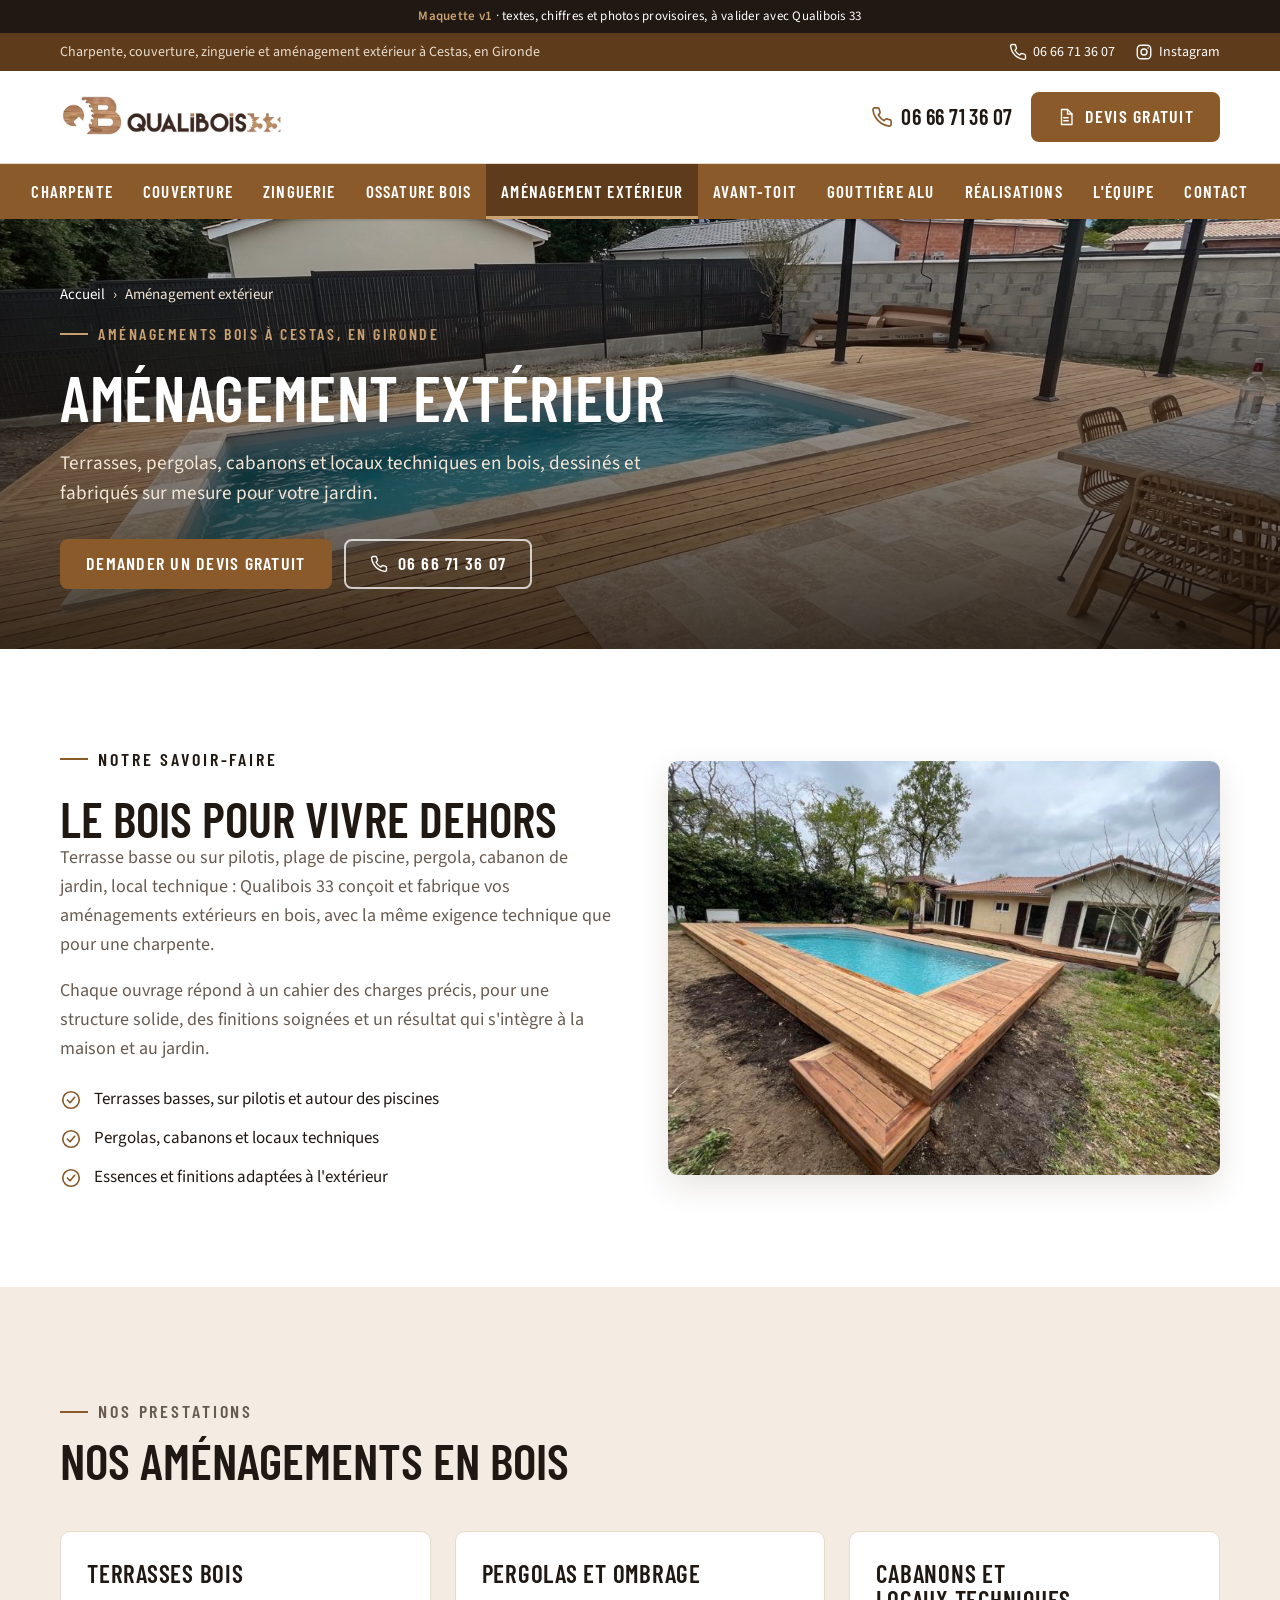
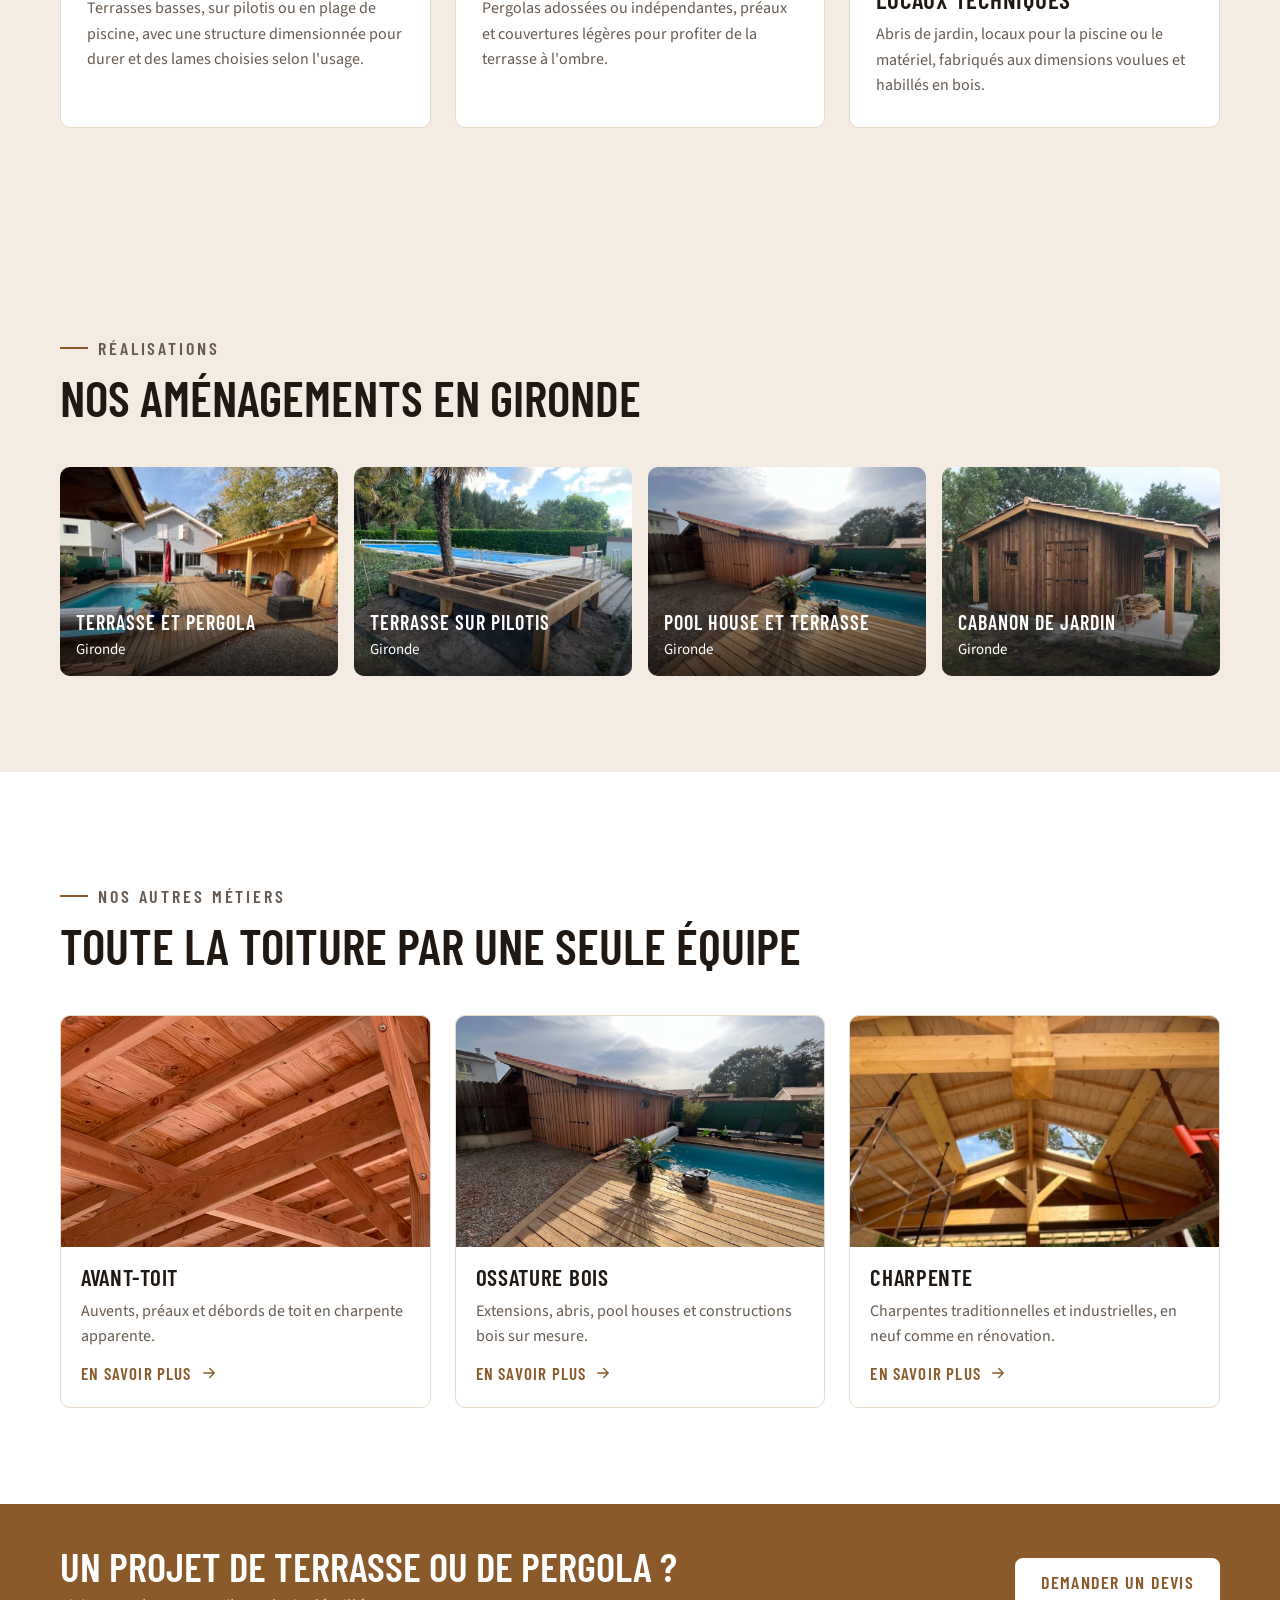
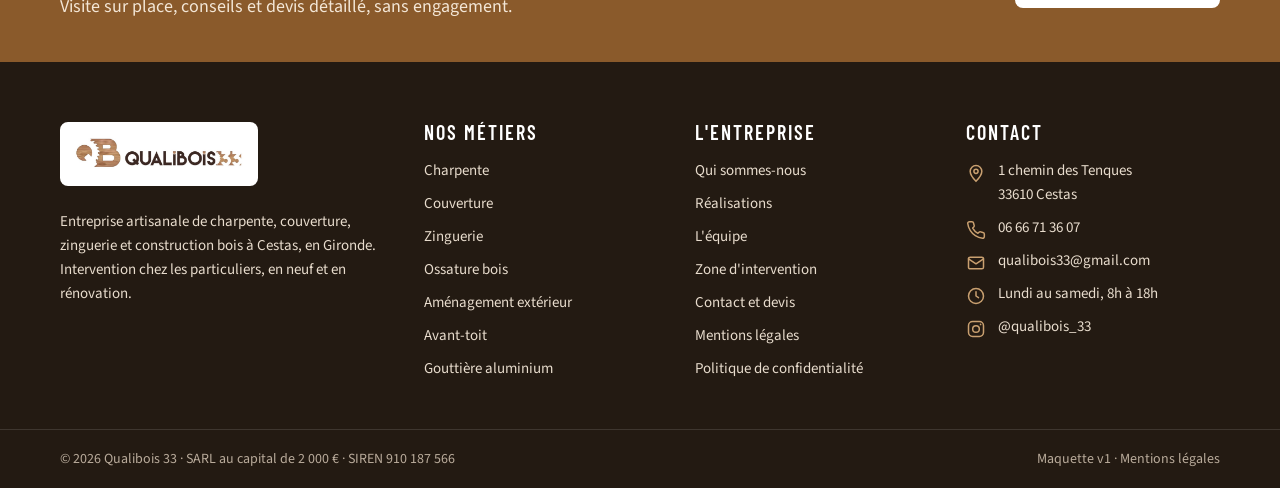
==== site/amenagement-exterieur.html @ eb9e339f "Maquette v1 du site Qualibois 33 Co-Authored-By: Claude Fable 5.1 <noreply@anthropic.com>" ====
<!DOCTYPE html>
<html lang="fr">
<head>
<meta charset="utf-8">
<meta name="viewport" content="width=device-width, initial-scale=1, viewport-fit=cover">
<meta name="robots" content="noindex, nofollow">
<title>Aménagement extérieur bois à Cestas et en Gironde · Qualibois 33</title>
<meta name="description" content="Terrasses bois, terrasses de piscine, pergolas, cabanons et locaux techniques sur mesure par Qualibois 33, charpentiers à Cestas, près de Bordeaux. Devis gratuit.">
<link rel="canonical" href="https://qualibois33.com/amenagement-exterieur.html">
<meta property="og:title" content="Aménagement extérieur bois à Cestas et en Gironde · Qualibois 33">
<meta property="og:description" content="Terrasses, pergolas, cabanons et locaux techniques en bois, dessinés et fabriqués sur mesure pour votre jardin.">
<meta property="og:image" content="https://qualibois33.com/img/amenagement-terrasse-piscine-1500.jpg">
<meta property="og:type" content="website">
<meta property="og:locale" content="fr_FR">
<link rel="preconnect" href="https://fonts.googleapis.com">
<link rel="preconnect" href="https://fonts.gstatic.com" crossorigin>
<link rel="stylesheet" href="https://fonts.googleapis.com/css2?family=Barlow+Condensed:wght@500;600;700&family=Source+Sans+3:ital,wght@0,400;0,600;1,400&display=swap">
<link rel="stylesheet" href="css/style.css">
</head>
<body>
<svg hidden aria-hidden="true" xmlns="http://www.w3.org/2000/svg">
  <symbol id="i-tel" viewBox="0 0 24 24"><path d="M22 16.9v3a2 2 0 0 1-2.2 2 19.8 19.8 0 0 1-8.6-3.1 19.5 19.5 0 0 1-6-6A19.8 19.8 0 0 1 2.1 4.2 2 2 0 0 1 4.1 2h3a2 2 0 0 1 2 1.7c.1.9.4 1.8.7 2.6a2 2 0 0 1-.5 2.1L8 9.7a16 16 0 0 0 6.3 6.3l1.3-1.3a2 2 0 0 1 2.1-.5c.8.3 1.7.6 2.6.7a2 2 0 0 1 1.7 2z"/></symbol>
  <symbol id="i-mail" viewBox="0 0 24 24"><rect x="3" y="5" width="18" height="14" rx="2"/><path d="m3 7 9 6 9-6"/></symbol>
  <symbol id="i-pin" viewBox="0 0 24 24"><path d="M12 22s7-7.1 7-12a7 7 0 1 0-14 0c0 4.9 7 12 7 12z"/><circle cx="12" cy="10" r="2.5"/></symbol>
  <symbol id="i-horloge" viewBox="0 0 24 24"><circle cx="12" cy="12" r="9"/><path d="M12 7v5l3 2"/></symbol>
  <symbol id="i-instagram" viewBox="0 0 24 24"><rect x="3" y="3" width="18" height="18" rx="5"/><circle cx="12" cy="12" r="4"/><circle cx="17.5" cy="6.5" r="1" fill="currentColor" stroke="none"/></symbol>
  <symbol id="i-check" viewBox="0 0 24 24"><circle cx="12" cy="12" r="9"/><path d="m8 12 3 3 5-6"/></symbol>
  <symbol id="i-fleche" viewBox="0 0 24 24"><path d="M5 12h14M13 6l6 6-6 6"/></symbol>
  <symbol id="i-devis" viewBox="0 0 24 24"><path d="M6 2h8l6 6v14H6z"/><path d="M14 2v6h6M9 13h6M9 17h6"/></symbol>
</svg>

<a class="skip" href="#contenu">Aller au contenu</a>
<div class="ruban"><strong>Maquette v1</strong> · textes, chiffres et photos provisoires, à valider avec Qualibois 33</div>

<div class="topbar">
  <div class="container">
    <div class="gauche">Charpente, couverture, zinguerie et aménagement extérieur à Cestas, en Gironde</div>
    <div class="droite">
      <a href="tel:+33666713607"><svg class="ico"><use href="#i-tel"/></svg>06 66 71 36 07</a>
      <a href="https://www.instagram.com/qualibois_33/" target="_blank" rel="noopener"><svg class="ico"><use href="#i-instagram"/></svg>Instagram</a>
    </div>
  </div>
</div>

<header class="entete">
  <div class="container">
    <a class="logo" href="index.html" aria-label="Qualibois 33, accueil"><img src="img/logo-qualibois33.png" alt="Qualibois 33, charpente et couverture" width="300" height="76"></a>
    <div class="actions">
      <a class="tel" href="tel:+33666713607"><svg class="ico"><use href="#i-tel"/></svg>06 66 71 36 07</a>
      <a class="btn btn-plein" href="index.html#contact"><svg class="ico"><use href="#i-devis"/></svg>Devis gratuit</a>
      <button class="burger" type="button" aria-expanded="false" aria-controls="menu"><span></span>Menu</button>
    </div>
  </div>
</header>

<nav class="nav" id="menu" aria-label="Nos métiers">
  <button class="fermer" type="button">Fermer</button>
  <ul>
    <li><a href="charpente.html">Charpente</a></li>
    <li><a href="couverture.html">Couverture</a></li>
    <li><a href="zinguerie.html">Zinguerie</a></li>
    <li><a href="ossature-bois.html">Ossature bois</a></li>
    <li><a href="amenagement-exterieur.html" aria-current="page">Aménagement extérieur</a></li>
    <li><a href="avant-toit.html">Avant-toit</a></li>
    <li><a href="gouttiere-aluminium.html">Gouttière alu</a></li>
    <li><a href="index.html#realisations">Réalisations</a></li>
    <li><a href="index.html#equipe">L&#x27;équipe</a></li>
    <li><a href="index.html#contact">Contact</a></li>
  </ul>
</nav>

<main id="contenu">

<section class="hero hero-page" aria-labelledby="titre-page">
  <img class="fond" src="img/amenagement-terrasse-piscine-1500.jpg" alt="" fetchpriority="high">
  <div class="container">
    <nav class="fil" aria-label="Fil d'Ariane"><a href="index.html">Accueil</a><span aria-hidden="true">›</span><span>Aménagement extérieur</span></nav>
    <p class="kicker">Aménagements bois à Cestas, en Gironde</p>
    <h1 id="titre-page">Aménagement extérieur</h1>
    <p class="sous">Terrasses, pergolas, cabanons et locaux techniques en bois, dessinés et fabriqués sur mesure pour votre jardin.</p>
    <div class="actions">
      <a class="btn btn-plein" href="index.html#contact">Demander un devis gratuit</a>
      <a class="btn btn-contour" href="tel:+33666713607"><svg class="ico"><use href="#i-tel"/></svg>06 66 71 36 07</a>
    </div>
  </div>
</section>

<section class="section">
  <div class="container deux-colonnes">
    <div class="texte">
      <p class="kicker">Notre savoir-faire</p>
      <h2 class="titre">Le bois pour vivre dehors</h2>
      <p>Terrasse basse ou sur pilotis, plage de piscine, pergola, cabanon de jardin, local technique : Qualibois 33 conçoit et fabrique vos aménagements extérieurs en bois, avec la même exigence technique que pour une charpente.</p>
      <p>Chaque ouvrage répond à un cahier des charges précis, pour une structure solide, des finitions soignées et un résultat qui s&#x27;intègre à la maison et au jardin.</p>
      <ul class="liste-coches">
        <li><svg class="ico"><use href="#i-check"/></svg>Terrasses basses, sur pilotis et autour des piscines</li>
        <li><svg class="ico"><use href="#i-check"/></svg>Pergolas, cabanons et locaux techniques</li>
        <li><svg class="ico"><use href="#i-check"/></svg>Essences et finitions adaptées à l&#x27;extérieur</li>
      </ul>
    </div>
    <div class="photo"><img src="img/amenagement-03.jpg" alt="Terrasse de piscine en bois avec marches, réalisée par Qualibois 33" loading="lazy"></div>
  </div>
</section>

<section class="section sable">
  <div class="container">
    <div class="entete-section">
      <p class="kicker">Nos prestations</p>
      <h2 class="titre">Nos aménagements en bois</h2>
    </div>
    <div class="colonnes">
      <div class="colonne">
        <h3>Terrasses bois</h3>
        <p>Terrasses basses, sur pilotis ou en plage de piscine, avec une structure dimensionnée pour durer et des lames choisies selon l&#x27;usage.</p>
      </div>
      <div class="colonne">
        <h3>Pergolas et ombrage</h3>
        <p>Pergolas adossées ou indépendantes, préaux et couvertures légères pour profiter de la terrasse à l&#x27;ombre.</p>
      </div>
      <div class="colonne">
        <h3>Cabanons et locaux techniques</h3>
        <p>Abris de jardin, locaux pour la piscine ou le matériel, fabriqués aux dimensions voulues et habillés en bois.</p>
      </div>
    </div>
  </div>
</section>

<section class="section sable">
  <div class="container">
    <div class="entete-section">
      <p class="kicker">Réalisations</p>
      <h2 class="titre">Nos aménagements en Gironde</h2>
    </div>
    <div class="galerie quatre">
      <figure><img src="img/amenagement-terrasse.jpg" alt="Terrasse en bois et pergola autour d&#x27;une piscine" loading="lazy"><figcaption><strong>Terrasse et pergola</strong>Gironde</figcaption></figure>
      <figure><img src="img/amenagement-04.jpg" alt="Structure d&#x27;une terrasse sur pilotis au bord d&#x27;une piscine" loading="lazy"><figcaption><strong>Terrasse sur pilotis</strong>Gironde</figcaption></figure>
      <figure><img src="img/amenagement-pool-house.jpg" alt="Pool house et terrasse en bois" loading="lazy"><figcaption><strong>Pool house et terrasse</strong>Gironde</figcaption></figure>
      <figure><img src="img/amenagement-01.jpg" alt="Cabanon de jardin en bois avec préau" loading="lazy"><figcaption><strong>Cabanon de jardin</strong>Gironde</figcaption></figure>
    </div>
  </div>
</section>

<section class="section">
  <div class="container">
    <div class="entete-section">
      <p class="kicker">Nos autres métiers</p>
      <h2 class="titre">Toute la toiture par une seule équipe</h2>
    </div>
    <div class="cartes compactes">
      <article class="carte"><div class="visuel"><img src="img/hero-charpente-1500.jpg" alt="" loading="lazy"></div><div class="corps"><h3><a href="avant-toit.html">Avant-toit</a></h3><p>Auvents, préaux et débords de toit en charpente apparente.</p><a class="lien" href="avant-toit.html">En savoir plus <svg class="ico"><use href="#i-fleche"/></svg></a></div></article>
      <article class="carte"><div class="visuel"><img src="img/amenagement-pool-house.jpg" alt="" loading="lazy"></div><div class="corps"><h3><a href="ossature-bois.html">Ossature bois</a></h3><p>Extensions, abris, pool houses et constructions bois sur mesure.</p><a class="lien" href="ossature-bois.html">En savoir plus <svg class="ico"><use href="#i-fleche"/></svg></a></div></article>
      <article class="carte"><div class="visuel"><img src="img/charpente-carport.jpg" alt="" loading="lazy"></div><div class="corps"><h3><a href="charpente.html">Charpente</a></h3><p>Charpentes traditionnelles et industrielles, en neuf comme en rénovation.</p><a class="lien" href="charpente.html">En savoir plus <svg class="ico"><use href="#i-fleche"/></svg></a></div></article>
    </div>
  </div>
</section>

<section class="cta">
  <div class="container">
    <div>
      <h2>Un projet de terrasse ou de pergola ?</h2>
      <p>Visite sur place, conseils et devis détaillé, sans engagement.</p>
    </div>
    <a class="btn btn-blanc" href="index.html#contact">Demander un devis</a>
  </div>
</section>

</main>

<footer class="footer">
  <div class="container haut">
    <div>
      <div class="chip"><img src="img/logo-qualibois33.png" alt="Qualibois 33" width="300" height="76"></div>
      <p>Entreprise artisanale de charpente, couverture, zinguerie et construction bois à Cestas, en Gironde. Intervention chez les particuliers, en neuf et en rénovation.</p>
    </div>
    <div>
      <h3>Nos métiers</h3>
      <ul>
        <li><a href="charpente.html">Charpente</a></li><li><a href="couverture.html">Couverture</a></li><li><a href="zinguerie.html">Zinguerie</a></li><li><a href="ossature-bois.html">Ossature bois</a></li><li><a href="amenagement-exterieur.html">Aménagement extérieur</a></li><li><a href="avant-toit.html">Avant-toit</a></li><li><a href="gouttiere-aluminium.html">Gouttière aluminium</a></li>
      </ul>
    </div>
    <div>
      <h3>L'entreprise</h3>
      <ul>
        <li><a href="index.html#entreprise">Qui sommes-nous</a></li><li><a href="index.html#realisations">Réalisations</a></li><li><a href="index.html#equipe">L'équipe</a></li><li><a href="index.html#zone">Zone d'intervention</a></li><li><a href="index.html#contact">Contact et devis</a></li><li><a href="#">Mentions légales</a></li><li><a href="#">Politique de confidentialité</a></li>
      </ul>
    </div>
    <div>
      <h3>Contact</h3>
      <ul>
        <li class="bloc"><svg class="ico"><use href="#i-pin"/></svg><span>1 chemin des Tenques<br>33610 Cestas</span></li>
        <li class="bloc"><svg class="ico"><use href="#i-tel"/></svg><a href="tel:+33666713607">06 66 71 36 07</a></li>
        <li class="bloc"><svg class="ico"><use href="#i-mail"/></svg><a href="mailto:qualibois33@gmail.com">qualibois33@gmail.com</a></li>
        <li class="bloc"><svg class="ico"><use href="#i-horloge"/></svg><span>Lundi au samedi, 8h à 18h</span></li>
        <li class="bloc"><svg class="ico"><use href="#i-instagram"/></svg><a href="https://www.instagram.com/qualibois_33/" target="_blank" rel="noopener">@qualibois_33</a></li>
      </ul>
    </div>
  </div>
  <div class="footer-bas">
    <div class="container">
      <span>© <span data-annee>2026</span> Qualibois 33 · SARL au capital de 2 000 € · SIREN 910 187 566</span>
      <span>Maquette v1 · <a href="#">Mentions légales</a></span>
    </div>
  </div>
</footer>

<script src="js/main.js"></script>
</body>
</html>
---- site/css/style.css ----
/* Qualibois 33 — maquette v1
   Concept : bandes photo pleine largeur alternant avec des sections claires, une seule couleur d'accent
   tirée du bois du logo, titres condensés façon enseigne d'atelier. Site clair uniquement. */
:root{
  --brun:#8A5A2B; --brun-fonce:#5E3B1A; --bois:#C9A070; --sable:#F4ECE2; --blanc:#FFFFFF;
  --encre:#1F1813; --gris:#675B51; --ligne:#E6DACB; --nuit:#231A12; --nuit-texte:#E8DCCD;
  --display:"Barlow Condensed","Arial Narrow",Impact,sans-serif;
  --texte:"Source Sans 3","Segoe UI",Roboto,Helvetica,Arial,sans-serif;
  --container:1200px; --radius:10px; --ombre:0 12px 32px rgba(60,40,20,.12);
  color-scheme:light;
}
*,*::before,*::after{box-sizing:border-box}
html{scroll-behavior:smooth;-webkit-text-size-adjust:100%}
body{margin:0;background:var(--blanc);color:var(--encre);font-family:var(--texte);font-size:17px;line-height:1.6}
body.menu-ouvert{overflow:hidden}
img{max-width:100%;height:auto;display:block}
[hidden],svg[hidden]{display:none!important}
a{color:var(--brun)}
h1,h2,h3,h4{font-family:var(--display);line-height:1.05;margin:0;text-wrap:balance;font-weight:600}
p{margin:0 0 1em}
:focus-visible{outline:3px solid var(--bois);outline-offset:3px}
.container{width:100%;max-width:var(--container);margin-inline:auto;padding-left:max(20px,env(safe-area-inset-left,0px));padding-right:max(20px,env(safe-area-inset-right,0px))}
.skip{position:absolute;left:-999px;top:0;background:var(--brun);color:#fff;padding:8px 12px;z-index:100;text-decoration:none}
.skip:focus{left:8px}
.visually-hidden{position:absolute;width:1px;height:1px;overflow:hidden;clip:rect(0 0 0 0);white-space:nowrap}

/* Ruban maquette */
.ruban{background:var(--encre);color:#fff;font-size:13px;text-align:center;padding:6px 12px;letter-spacing:.02em}
.ruban strong{color:var(--bois);font-weight:600}

/* Barre haute */
.topbar{background:var(--brun-fonce);color:var(--nuit-texte);font-size:14px}
.topbar .container{display:flex;justify-content:space-between;align-items:center;gap:16px;min-height:38px;padding-block:4px}
.topbar a{color:#fff;text-decoration:none;display:inline-flex;align-items:center;gap:6px}
.topbar .droite{display:flex;gap:20px;align-items:center}
.ico{width:18px;height:18px;flex:none;fill:none;stroke:currentColor;stroke-width:1.8;stroke-linecap:round;stroke-linejoin:round}

/* En-tête logo */
.entete{background:var(--blanc);border-bottom:1px solid var(--ligne)}
.entete .container{display:flex;align-items:center;justify-content:space-between;gap:24px;min-height:92px;padding-block:10px}
.logo{display:inline-flex;align-items:center}
.logo img{height:58px;width:auto}
.entete .actions{display:flex;align-items:center;gap:18px}
.tel{display:inline-flex;align-items:center;gap:8px;font-family:var(--display);font-size:22px;font-weight:600;color:var(--encre);text-decoration:none;letter-spacing:.02em}
.tel .ico{width:22px;height:22px;color:var(--brun)}
.burger{display:none;background:none;border:2px solid var(--ligne);border-radius:8px;padding:8px 10px;cursor:pointer;color:var(--encre);font-family:var(--display);font-size:16px;text-transform:uppercase;letter-spacing:.08em;align-items:center;gap:8px}
.burger span{display:block;width:22px;height:2px;background:currentColor;box-shadow:0 -7px 0 currentColor,0 7px 0 currentColor}

/* Menu métiers */
.nav{background:var(--brun);position:sticky;top:0;z-index:40;box-shadow:0 2px 0 rgba(0,0,0,.08)}
.nav ul{list-style:none;margin:0;padding:0;display:flex;justify-content:center;flex-wrap:wrap}
.nav a{display:block;font-family:var(--display);text-transform:uppercase;letter-spacing:.07em;font-size:17px;font-weight:600;color:#fff;text-decoration:none;padding:14px 15px;transition:background .15s}
.nav a:hover{background:var(--brun-fonce)}
.nav a[aria-current="page"]{background:var(--brun-fonce);box-shadow:inset 0 -3px 0 var(--bois)}
.nav .fermer{display:none}

/* Boutons */
.btn{display:inline-flex;align-items:center;justify-content:center;gap:10px;font-family:var(--display);text-transform:uppercase;letter-spacing:.07em;font-weight:600;font-size:18px;padding:13px 24px;border-radius:8px;text-decoration:none;border:2px solid transparent;cursor:pointer;line-height:1.1;transition:background .15s,color .15s,border-color .15s}
.btn-plein{background:var(--brun);color:#fff;border-color:var(--brun)}
.btn-plein:hover{background:var(--brun-fonce);border-color:var(--brun-fonce)}
.btn-contour{background:transparent;color:#fff;border-color:rgba(255,255,255,.75)}
.btn-contour:hover{background:rgba(255,255,255,.14)}
.btn-contour.sombre{color:var(--brun);border-color:var(--brun)}
.btn-contour.sombre:hover{background:var(--sable)}
.btn-blanc{background:#fff;color:var(--brun);border-color:#fff}
.btn-blanc:hover{background:var(--sable);border-color:var(--sable)}

/* Bandeau */
.hero{position:relative;min-height:560px;display:grid;align-items:end;color:#fff;isolation:isolate;overflow:hidden}
.hero .fond{position:absolute;inset:0;width:100%;height:100%;object-fit:cover;object-position:center 45%;z-index:-2}
.hero::after{content:"";position:absolute;inset:0;background:linear-gradient(180deg,rgba(25,15,6,.10) 0%,rgba(25,15,6,.45) 45%,rgba(25,15,6,.82) 100%);z-index:-1}
.hero .container{padding-block:64px 60px}
.hero .kicker{color:var(--bois)}
.hero .kicker::before{background:var(--bois)}
.hero h1{font-size:clamp(38px,4.6vw,64px);text-transform:uppercase;letter-spacing:.01em;max-width:24ch;margin-top:10px;color:#fff}
.hero .sous{font-size:clamp(17px,1.5vw,21px);max-width:62ch;margin:18px 0 30px;color:#F3E6D6}
.hero .actions{display:flex;gap:12px;flex-wrap:wrap}
.hero-page{min-height:420px}
.hero-page h1{font-size:clamp(38px,5vw,64px)}
.fil{font-size:15px;color:#F3E6D6;margin-bottom:14px;display:flex;gap:8px;align-items:center;flex-wrap:wrap}
.fil a{color:#fff;text-decoration:none}
.fil a:hover{text-decoration:underline}

/* Bande de réassurance */
.reassurance{background:var(--sable);border-bottom:1px solid var(--ligne)}
.reassurance ul{list-style:none;margin:0;padding:0;display:grid;grid-template-columns:repeat(4,1fr);gap:12px}
.reassurance li{display:flex;align-items:center;gap:12px;padding-block:18px;font-family:var(--display);font-size:19px;text-transform:uppercase;letter-spacing:.05em;font-weight:600}
.reassurance .ico{width:26px;height:26px;color:var(--brun)}

/* Sections */
.section{padding-block:clamp(56px,8vw,96px)}
.section.sable{background:var(--sable)}
.kicker{font-family:var(--display);text-transform:uppercase;letter-spacing:.16em;color:var(--brun);font-size:16px;font-weight:600;display:flex;align-items:center;gap:10px}
.kicker::before{content:"";width:28px;height:2px;background:var(--brun);flex:none}
.titre{font-size:clamp(32px,4vw,50px);text-transform:uppercase;margin-top:8px}
.entete-section{max-width:760px;margin-bottom:44px}
.entete-section p{color:var(--gris);font-size:18px;margin:14px 0 0}
.entete-section.centre{margin-inline:auto;text-align:center}
.entete-section.centre .kicker{justify-content:center}

/* Présentation */
.presentation{display:grid;grid-template-columns:1fr 1fr;gap:56px;align-items:center}
.presentation .photo{position:relative;border-radius:var(--radius);overflow:hidden;box-shadow:var(--ombre);aspect-ratio:4/3;max-width:100%}
.presentation .photo img{position:absolute;inset:0;width:100%;height:100%;object-fit:cover}
.presentation .texte p{color:var(--gris);font-size:18px}
.presentation .texte p:first-of-type{color:var(--encre)}
.chiffres{display:grid;grid-template-columns:repeat(4,1fr);gap:20px;margin-top:44px}
.chiffre{border-top:3px solid var(--brun);padding-top:12px;min-width:0}
.chiffre strong{display:block;font-family:var(--display);font-size:46px;line-height:1;color:var(--brun);font-variant-numeric:tabular-nums}
.chiffre span{color:var(--gris);font-size:15px;display:block;margin-top:4px}

/* Cartes métiers */
.cartes{display:grid;grid-template-columns:repeat(3,1fr);gap:24px}
.carte{background:#fff;border:1px solid var(--ligne);border-radius:var(--radius);overflow:hidden;display:flex;flex-direction:column;transition:transform .2s,box-shadow .2s;min-width:0}
.carte:hover{transform:translateY(-4px);box-shadow:var(--ombre)}
.carte .visuel{position:relative;aspect-ratio:16/10;overflow:hidden;max-width:100%}
.carte .visuel img{position:absolute;inset:0;width:100%;height:100%;object-fit:cover}
.carte .corps{padding:22px 22px 24px;display:flex;flex-direction:column;gap:10px;flex:1}
.carte h3{font-size:27px;text-transform:uppercase;letter-spacing:.03em}
.carte h3 a{color:inherit;text-decoration:none}
.carte p{margin:0;color:var(--gris);font-size:16px}
.carte .lien{margin-top:auto;font-family:var(--display);text-transform:uppercase;letter-spacing:.07em;font-weight:600;text-decoration:none;font-size:17px;display:inline-flex;align-items:center;gap:8px}
.carte .lien .ico{width:18px;height:18px;transition:transform .15s}
.carte:hover .lien .ico{transform:translateX(4px)}
.cartes.compactes{grid-template-columns:repeat(3,1fr)}
.cartes.compactes .carte .corps{padding:18px 20px 20px}
.cartes.compactes .carte h3{font-size:23px}

/* Bande sombre : gouttières */
.bande-sombre{background:var(--nuit);color:var(--nuit-texte)}
.vedette{display:grid;grid-template-columns:1fr 1fr;gap:56px;align-items:center}
.vedette .photo{position:relative;border-radius:var(--radius);overflow:hidden;aspect-ratio:4/3;max-width:100%}
.vedette .photo img{position:absolute;inset:0;width:100%;height:100%;object-fit:cover}
.vedette .kicker{color:var(--bois)}
.vedette .kicker::before{background:var(--bois)}
.vedette h2{color:#fff}
.vedette p{color:var(--nuit-texte);font-size:18px}
.vedette ul{list-style:none;padding:0;margin:22px 0 30px;display:grid;gap:12px}
.vedette li{padding-left:34px;position:relative;font-size:17px}
.vedette li .ico{position:absolute;left:0;top:3px;width:22px;height:22px;color:var(--bois)}

/* Galerie */
.galerie{display:grid;grid-template-columns:repeat(3,1fr);gap:16px}
.galerie figure{margin:0;position:relative;aspect-ratio:4/3;overflow:hidden;border-radius:var(--radius);max-width:100%;background:var(--sable)}
.galerie img{position:absolute;inset:0;width:100%;height:100%;object-fit:cover;transition:transform .5s}
.galerie figure:hover img{transform:scale(1.05)}
.galerie figcaption{position:absolute;left:0;right:0;bottom:0;padding:40px 16px 14px;background:linear-gradient(180deg,transparent,rgba(0,0,0,.72));color:#fff;font-size:15px}
.galerie figcaption strong{display:block;font-family:var(--display);text-transform:uppercase;letter-spacing:.05em;font-size:20px;font-weight:600}
.galerie.quatre{grid-template-columns:repeat(4,1fr)}
.centre-bouton{display:flex;justify-content:center;margin-top:36px}

/* Avis */
.avis{display:grid;grid-template-columns:300px 1fr;gap:36px;align-items:stretch}
.note{background:#fff;border:1px solid var(--ligne);border-radius:var(--radius);padding:30px 24px;text-align:center;display:flex;flex-direction:column;justify-content:center;gap:8px}
.note strong{font-family:var(--display);font-size:78px;line-height:1;color:var(--brun);font-variant-numeric:tabular-nums}
.note .etoiles{color:#E0A526;letter-spacing:3px;font-size:24px}
.note p{margin:0;color:var(--gris);font-size:15px}
.note .btn{margin-top:12px;align-self:center;font-size:16px;padding:10px 18px}
.avis-liste{display:grid;grid-template-columns:repeat(3,1fr);gap:16px}
.avis-carte{background:#fff;border:1px dashed var(--bois);border-radius:var(--radius);padding:22px;color:var(--gris);font-size:15px;display:flex;flex-direction:column;gap:10px;min-width:0}
.avis-carte .etoiles{color:#E0A526;letter-spacing:2px}
.avis-carte em{display:block}
.avis-carte .auteur{font-family:var(--display);text-transform:uppercase;letter-spacing:.06em;font-size:16px;color:var(--encre);margin-top:auto}

/* Équipe */
.equipe{display:grid;grid-template-columns:repeat(4,1fr);gap:22px}
.membre{min-width:0}
.membre .portrait{position:relative;aspect-ratio:1/1;overflow:hidden;border-radius:var(--radius);background:var(--sable);max-width:100%}
.membre img{position:absolute;inset:0;width:100%;height:100%;object-fit:cover;object-position:center top;filter:grayscale(1);transition:filter .3s}
.membre:hover img{filter:none}
.membre h3{font-size:26px;margin-top:14px;text-transform:uppercase;letter-spacing:.03em}
.membre p{margin:4px 0 0;color:var(--gris);font-size:15px}
.citation{margin:44px auto 0;max-width:820px;text-align:center;font-size:clamp(20px,2.2vw,26px);font-family:var(--display);line-height:1.3;color:var(--brun-fonce)}
.citation cite{display:block;font-family:var(--texte);font-style:normal;font-size:15px;color:var(--gris);margin-top:10px}

/* Zone d'intervention */
.zone{display:grid;grid-template-columns:1fr 1fr;gap:56px;align-items:center}
.zone p{color:var(--gris);font-size:18px}
.communes{display:flex;flex-wrap:wrap;gap:8px;margin-top:18px}
.communes span{background:#fff;border:1px solid var(--ligne);border-radius:999px;padding:6px 14px;font-size:15px}
.communes span.ici{background:var(--brun);color:#fff;border-color:var(--brun);font-weight:600}
.carte-zone{background:#fff;border:1px solid var(--ligne);border-radius:var(--radius);padding:16px;max-width:100%}
.carte-zone svg{width:100%;height:auto;display:block}
.carte-zone .legende{font-size:13px;color:var(--gris);text-align:center;margin:8px 0 0}

/* Colonnes et étapes (pages métier) */
.colonnes{display:grid;grid-template-columns:repeat(3,1fr);gap:24px}
.colonne{background:#fff;border:1px solid var(--ligne);border-radius:var(--radius);padding:28px 26px;min-width:0}
.colonne h3{font-size:25px;text-transform:uppercase;letter-spacing:.03em;margin-bottom:10px}
.colonne p{margin:0;color:var(--gris);font-size:16px}
.etapes{display:grid;grid-template-columns:repeat(3,1fr);gap:28px;counter-reset:etape}
.etape{position:relative;padding-top:14px;border-top:3px solid var(--brun);min-width:0}
.etape::before{counter-increment:etape;content:counter(etape,decimal-leading-zero);font-family:var(--display);font-size:44px;color:var(--bois);line-height:1;display:block;margin-bottom:8px}
.etape h3{font-size:25px;text-transform:uppercase;letter-spacing:.03em;margin-bottom:8px}
.etape p{margin:0;color:var(--gris);font-size:16px}
.deux-colonnes{display:grid;grid-template-columns:1fr 1fr;gap:56px;align-items:center}
.deux-colonnes .photo{position:relative;border-radius:var(--radius);overflow:hidden;box-shadow:var(--ombre);aspect-ratio:4/3;max-width:100%}
.deux-colonnes .photo img{position:absolute;inset:0;width:100%;height:100%;object-fit:cover}
.deux-colonnes .texte p{color:var(--gris);font-size:18px}
.deux-colonnes .texte p:first-of-type{color:var(--encre)}
.liste-coches{list-style:none;padding:0;margin:22px 0 0;display:grid;gap:12px}
.liste-coches li{padding-left:34px;position:relative;font-size:17px}
.note-provisoire{font-size:14px;color:var(--gris);font-style:italic;border-left:3px solid var(--bois);padding-left:12px;margin:18px 0 0}
.liste-coches li .ico{position:absolute;left:0;top:3px;width:22px;height:22px;color:var(--brun)}

/* Bandeau devis */
.cta{background:var(--brun);color:#fff}
.cta .container{display:flex;justify-content:space-between;align-items:center;gap:24px;flex-wrap:wrap;padding-block:40px}
.cta h2{font-size:clamp(28px,3.2vw,42px);text-transform:uppercase;color:#fff}
.cta p{margin:6px 0 0;color:#F3E6D6;font-size:18px}

/* Contact */
.contact{display:grid;grid-template-columns:1.15fr .85fr;gap:56px;align-items:start}
.form{display:grid;gap:16px}
.form label{font-weight:600;font-size:15px;display:grid;gap:6px}
.form input,.form textarea,.form select{font:inherit;font-size:16px;padding:12px 14px;border:1px solid var(--ligne);border-radius:8px;background:#fff;width:100%;color:var(--encre)}
.form input:focus,.form textarea:focus,.form select:focus{border-color:var(--brun);outline:none;box-shadow:0 0 0 3px rgba(138,90,43,.18)}
.form .deux{display:grid;grid-template-columns:1fr 1fr;gap:16px}
.form .consentement{display:flex;gap:10px;align-items:flex-start;font-weight:400;font-size:14px;color:var(--gris)}
.form .consentement input{width:auto;margin-top:4px}
.form-message{background:var(--sable);border-left:4px solid var(--brun);padding:14px 16px;border-radius:6px;font-size:15px}
.coordonnees{display:grid;gap:22px;align-content:start;background:var(--sable);border-radius:var(--radius);padding:30px 28px}
.coordonnees .bloc{display:flex;gap:14px;align-items:flex-start}
.coordonnees .bloc .ico{width:24px;height:24px;color:var(--brun);margin-top:3px}
.coordonnees h3{font-size:18px;text-transform:uppercase;letter-spacing:.08em;color:var(--brun);margin-bottom:2px}
.coordonnees a{color:var(--encre);text-decoration:none;font-weight:600}
.coordonnees a:hover{text-decoration:underline}
.coordonnees p{margin:0}
.coordonnees small{color:var(--gris)}

/* Pied de page */
.footer{background:var(--nuit);color:var(--nuit-texte);font-size:15px}
.footer .haut{display:grid;grid-template-columns:1.4fr 1fr 1fr 1.1fr;gap:40px;padding-block:60px 48px}
.footer h3{color:#fff;font-size:20px;text-transform:uppercase;letter-spacing:.1em;margin-bottom:16px}
.footer ul{list-style:none;margin:0;padding:0;display:grid;gap:9px}
.footer a{color:var(--nuit-texte);text-decoration:none}
.footer a:hover{color:#fff;text-decoration:underline}
.footer .chip{display:inline-block;background:#fff;border-radius:8px;padding:10px 14px;margin-bottom:16px}
.footer .chip img{height:44px;width:auto}
.footer .haut p{margin:0 0 10px;color:var(--nuit-texte)}
.footer .bloc{display:flex;gap:12px;align-items:flex-start}
.footer .bloc .ico{width:20px;height:20px;color:var(--bois);margin-top:4px}
.footer-bas{border-top:1px solid rgba(255,255,255,.12)}
.footer-bas .container{display:flex;justify-content:space-between;gap:16px;flex-wrap:wrap;padding-block:18px;font-size:14px;color:#B9AB9B}
.footer-bas a{color:#B9AB9B}

/* Réactif */
@media (max-width:1180px){
  .nav a{font-size:16px;padding:13px 11px}
}
@media (max-width:1024px){
  .burger{display:inline-flex}
  .entete{position:sticky;top:0;z-index:50}
  .entete .tel{display:none}
  .nav{position:fixed;top:0;right:0;bottom:0;width:min(86vw,380px);background:var(--brun);transform:translateX(102%);transition:transform .25s ease;z-index:60;overflow:auto;padding:76px 0 32px;box-shadow:-10px 0 40px rgba(0,0,0,.3)}
  .nav.ouvert{transform:none}
  .nav ul{flex-direction:column;align-items:stretch}
  .nav a{font-size:22px;padding:14px 28px;border-bottom:1px solid rgba(255,255,255,.1)}
  .nav .fermer{display:inline-flex;position:absolute;top:18px;right:18px;background:none;border:2px solid rgba(255,255,255,.5);color:#fff;border-radius:8px;padding:8px 12px;font-family:var(--display);text-transform:uppercase;letter-spacing:.08em;font-size:16px;cursor:pointer}
  .presentation,.vedette,.zone,.deux-colonnes,.contact{grid-template-columns:1fr;gap:36px}
  .cartes,.cartes.compactes,.galerie,.galerie.quatre,.colonnes,.etapes,.avis-liste{grid-template-columns:repeat(2,1fr)}
  .equipe{grid-template-columns:repeat(2,1fr)}
  .avis{grid-template-columns:1fr}
  .reassurance ul{grid-template-columns:repeat(2,1fr)}
  .footer .haut{grid-template-columns:1fr 1fr}
  .hero{min-height:520px}
}
@media (max-width:640px){
  body{font-size:16px}
  .topbar .gauche{display:none}
  .topbar .container{justify-content:center}
  .logo img{height:46px}
  .entete .btn{display:none}
  .hero{min-height:460px}
  .hero .container{padding-block:44px 40px}
  .cartes,.cartes.compactes,.galerie,.galerie.quatre,.colonnes,.etapes,.avis-liste{grid-template-columns:1fr}
  .chiffres{grid-template-columns:repeat(2,1fr)}
  .reassurance ul{grid-template-columns:1fr;gap:0}
  .reassurance li{padding-block:12px;border-bottom:1px solid var(--ligne)}
  .reassurance li:last-child{border:0}
  .form .deux{grid-template-columns:1fr}
  .footer .haut{grid-template-columns:1fr;gap:32px}
  .cta .container{justify-content:center;text-align:center}
}
@media (prefers-reduced-motion:reduce){
  html{scroll-behavior:auto}
  *,*::before,*::after{transition:none!important;animation:none!important}
}
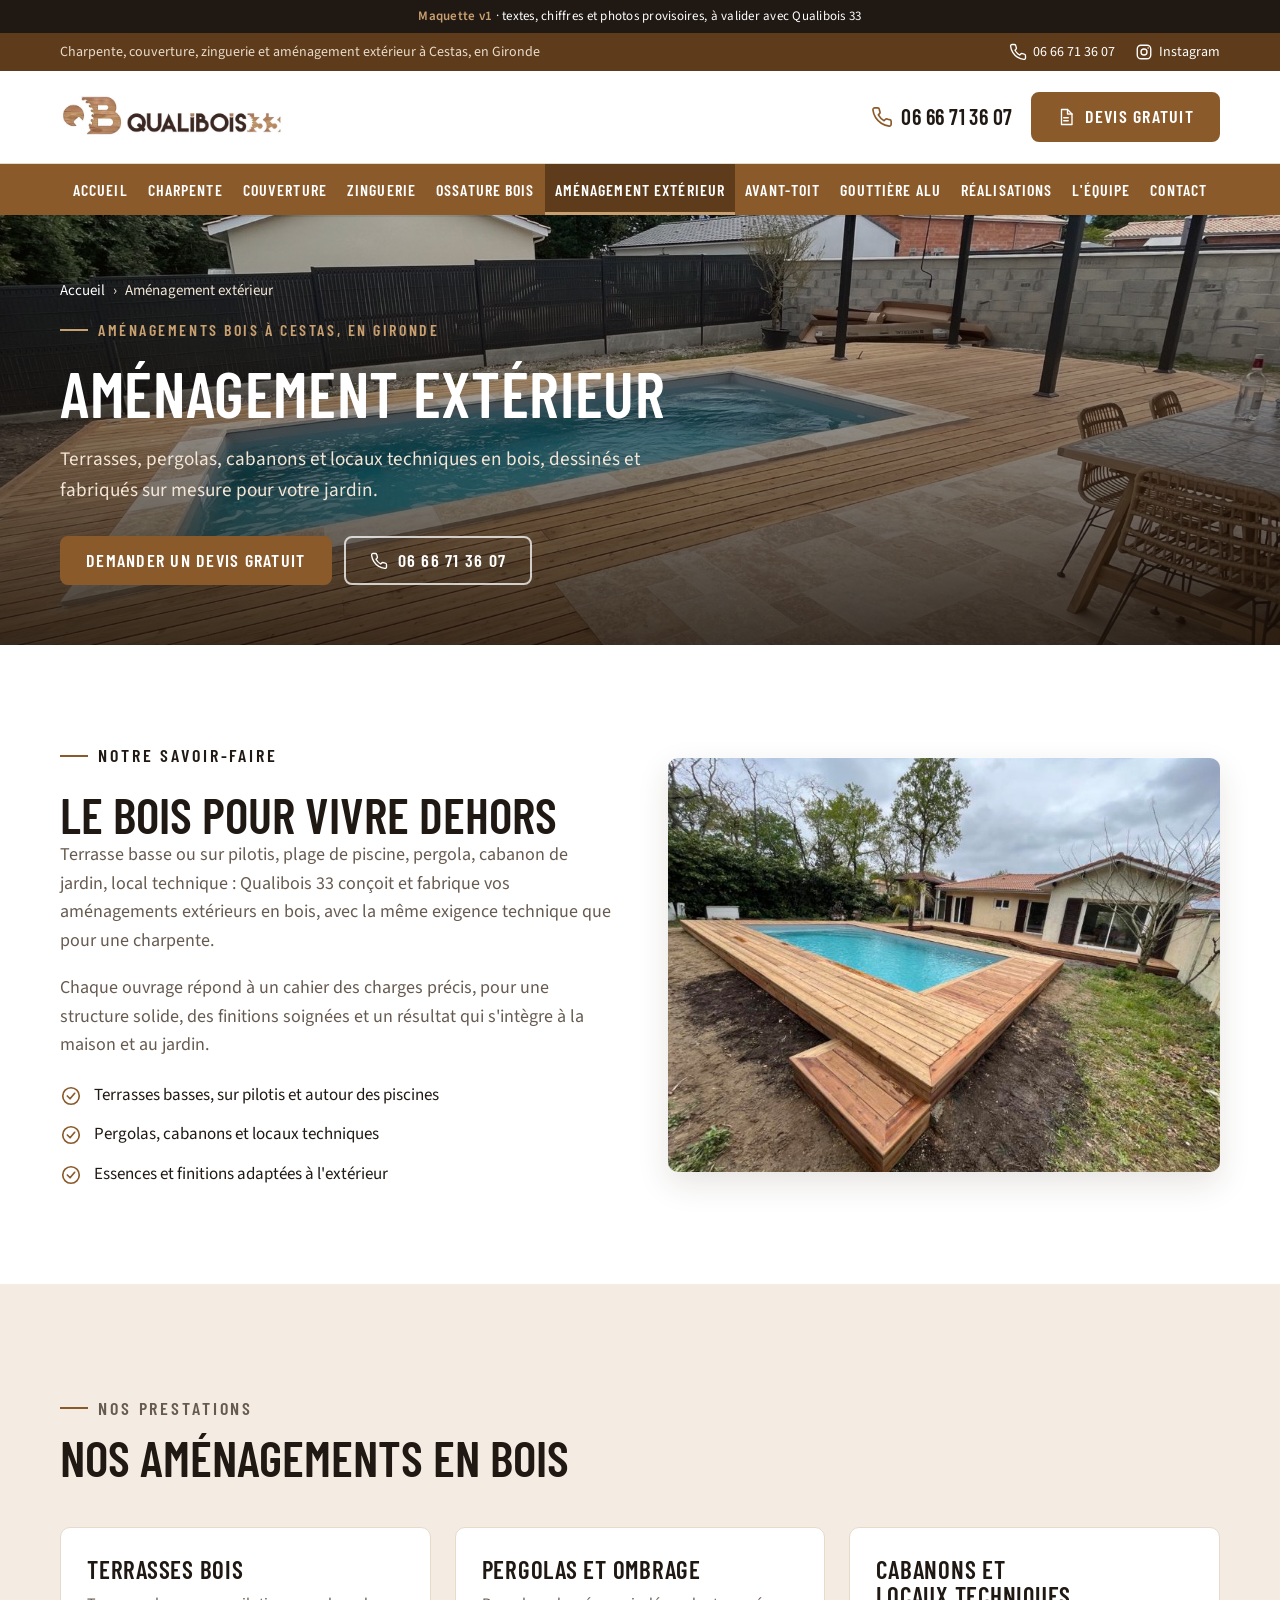
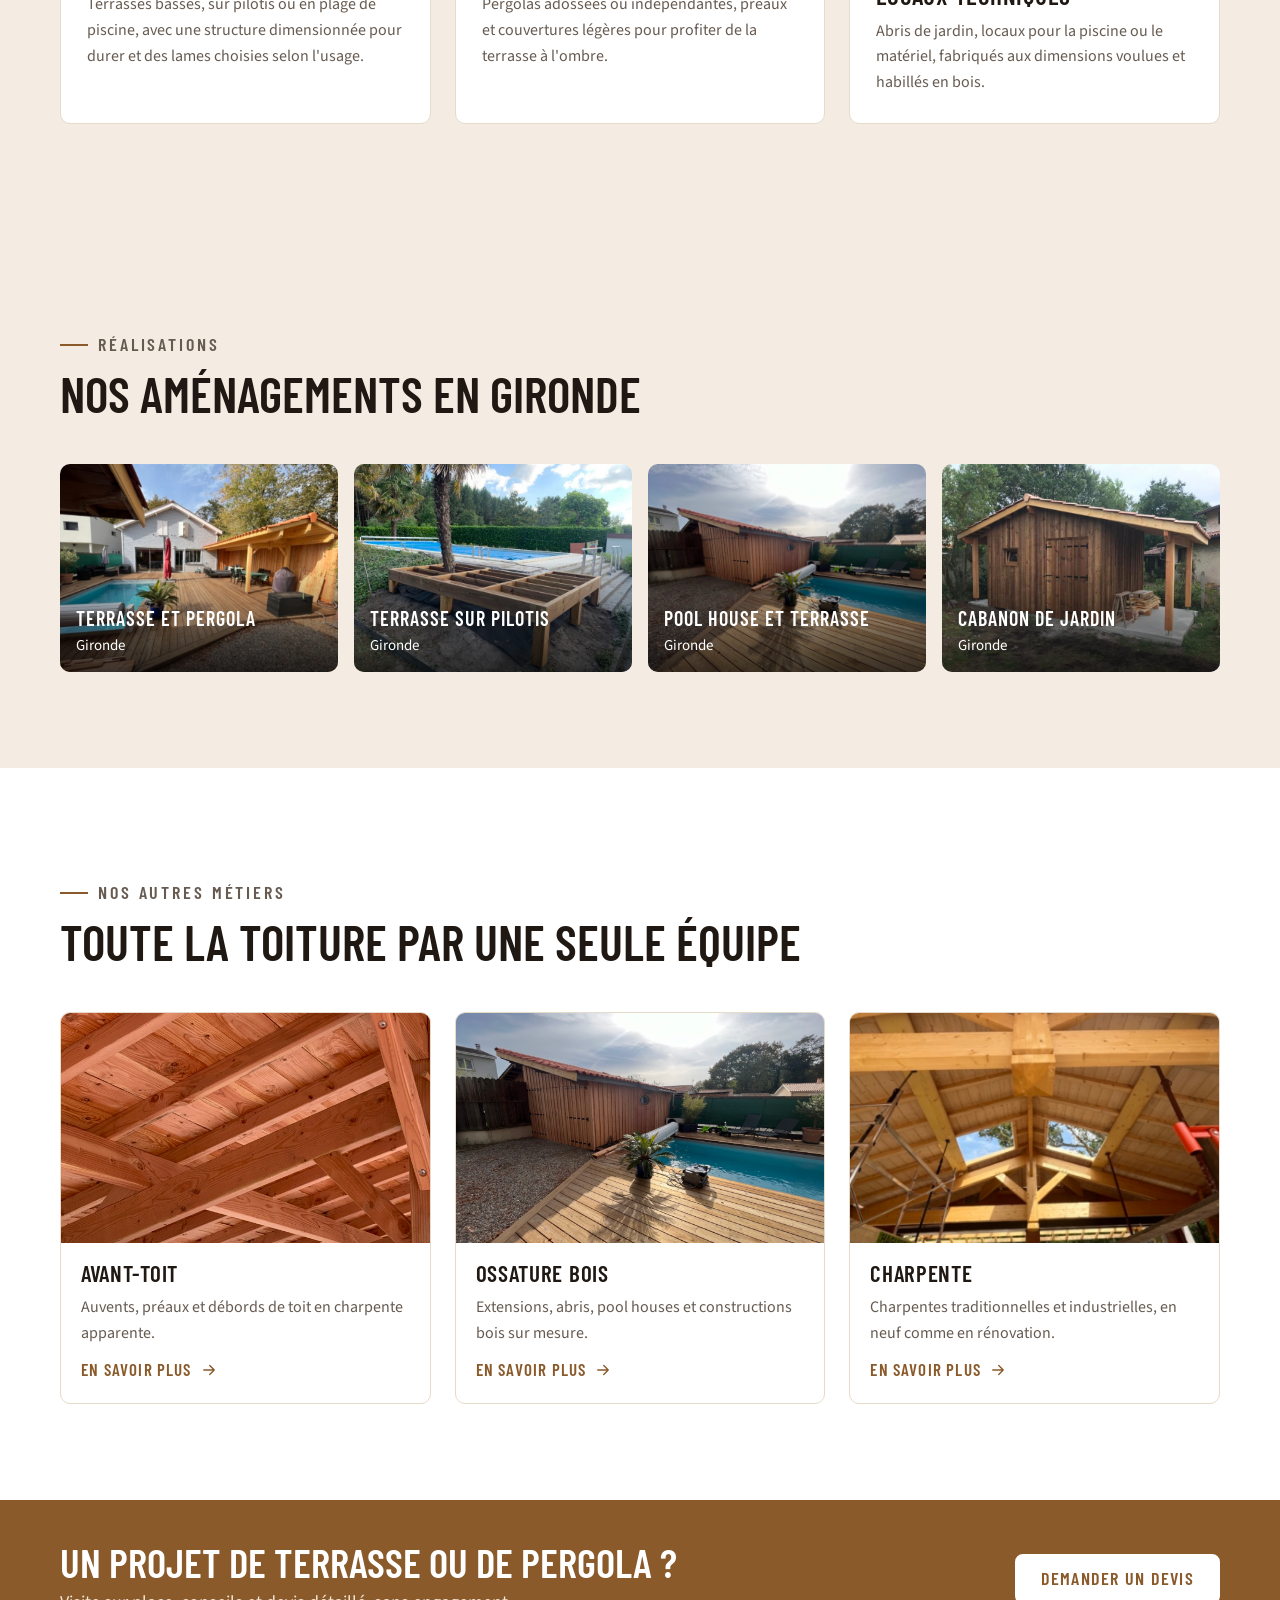
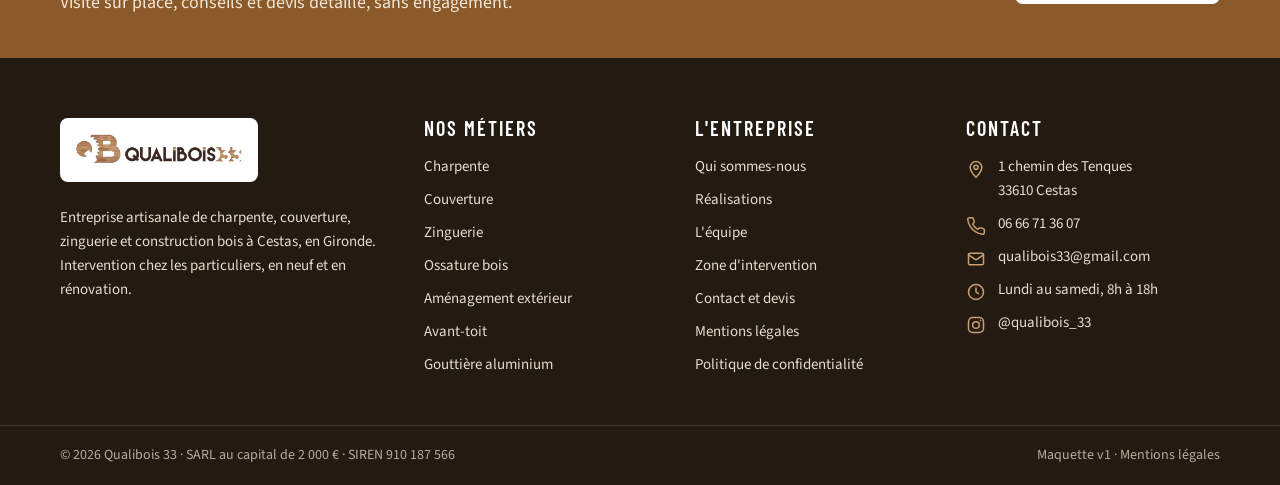
==== commit aed2047a: "Onglet Accueil dans le menu, gouttière alu intégrée à la grille des métiers Co-Authored-By: Claude O" ====
--- a/site/amenagement-exterieur.html
+++ b/site/amenagement-exterieur.html
@@ -56,6 +56,7 @@
 <nav class="nav" id="menu" aria-label="Nos métiers">
   <button class="fermer" type="button">Fermer</button>
   <ul>
+    <li><a href="index.html">Accueil</a></li>
     <li><a href="charpente.html">Charpente</a></li>
     <li><a href="couverture.html">Couverture</a></li>
     <li><a href="zinguerie.html">Zinguerie</a></li>
--- a/site/css/style.css
+++ b/site/css/style.css
@@ -123,6 +123,15 @@
 .carte .lien .ico{width:18px;height:18px;transition:transform .15s}
 .carte:hover .lien .ico{transform:translateX(4px)}
 .cartes.compactes{grid-template-columns:repeat(3,1fr)}
+.cartes.metiers{grid-template-columns:repeat(4,1fr);gap:22px}
+.cartes.metiers .carte h3{font-size:24px}
+.carte-devis{background:var(--brun);border-color:var(--brun);color:#fff;justify-content:center}
+.carte-devis:hover{transform:none;box-shadow:none}
+.carte-devis .corps{justify-content:center;gap:14px;padding:28px 24px}
+.carte-devis h3{color:#fff;font-size:30px}
+.carte-devis p{color:rgba(255,255,255,.88)}
+.carte-devis .btn{align-self:flex-start}
+.carte-devis .tel-carte{color:#fff;font-family:var(--display);font-weight:600;font-size:20px;letter-spacing:.04em;text-decoration:none}
 .cartes.compactes .carte .corps{padding:18px 20px 20px}
 .cartes.compactes .carte h3{font-size:23px}
 
@@ -245,8 +254,12 @@
 .footer-bas a{color:#B9AB9B}
 
 /* Réactif */
+@media (max-width:1400px){
+  .nav a{font-size:16px;padding:13px 10px}
+}
 @media (max-width:1180px){
-  .nav a{font-size:16px;padding:13px 11px}
+  .nav a{font-size:15px;padding:12px 7px;letter-spacing:.05em}
+  .cartes.metiers{grid-template-columns:repeat(2,1fr)}
 }
 @media (max-width:1024px){
   .burger{display:inline-flex}
@@ -273,7 +286,7 @@
   .entete .btn{display:none}
   .hero{min-height:460px}
   .hero .container{padding-block:44px 40px}
-  .cartes,.cartes.compactes,.galerie,.galerie.quatre,.colonnes,.etapes,.avis-liste{grid-template-columns:1fr}
+  .cartes,.cartes.compactes,.cartes.metiers,.galerie,.galerie.quatre,.colonnes,.etapes,.avis-liste{grid-template-columns:1fr}
   .chiffres{grid-template-columns:repeat(2,1fr)}
   .reassurance ul{grid-template-columns:1fr;gap:0}
   .reassurance li{padding-block:12px;border-bottom:1px solid var(--ligne)}
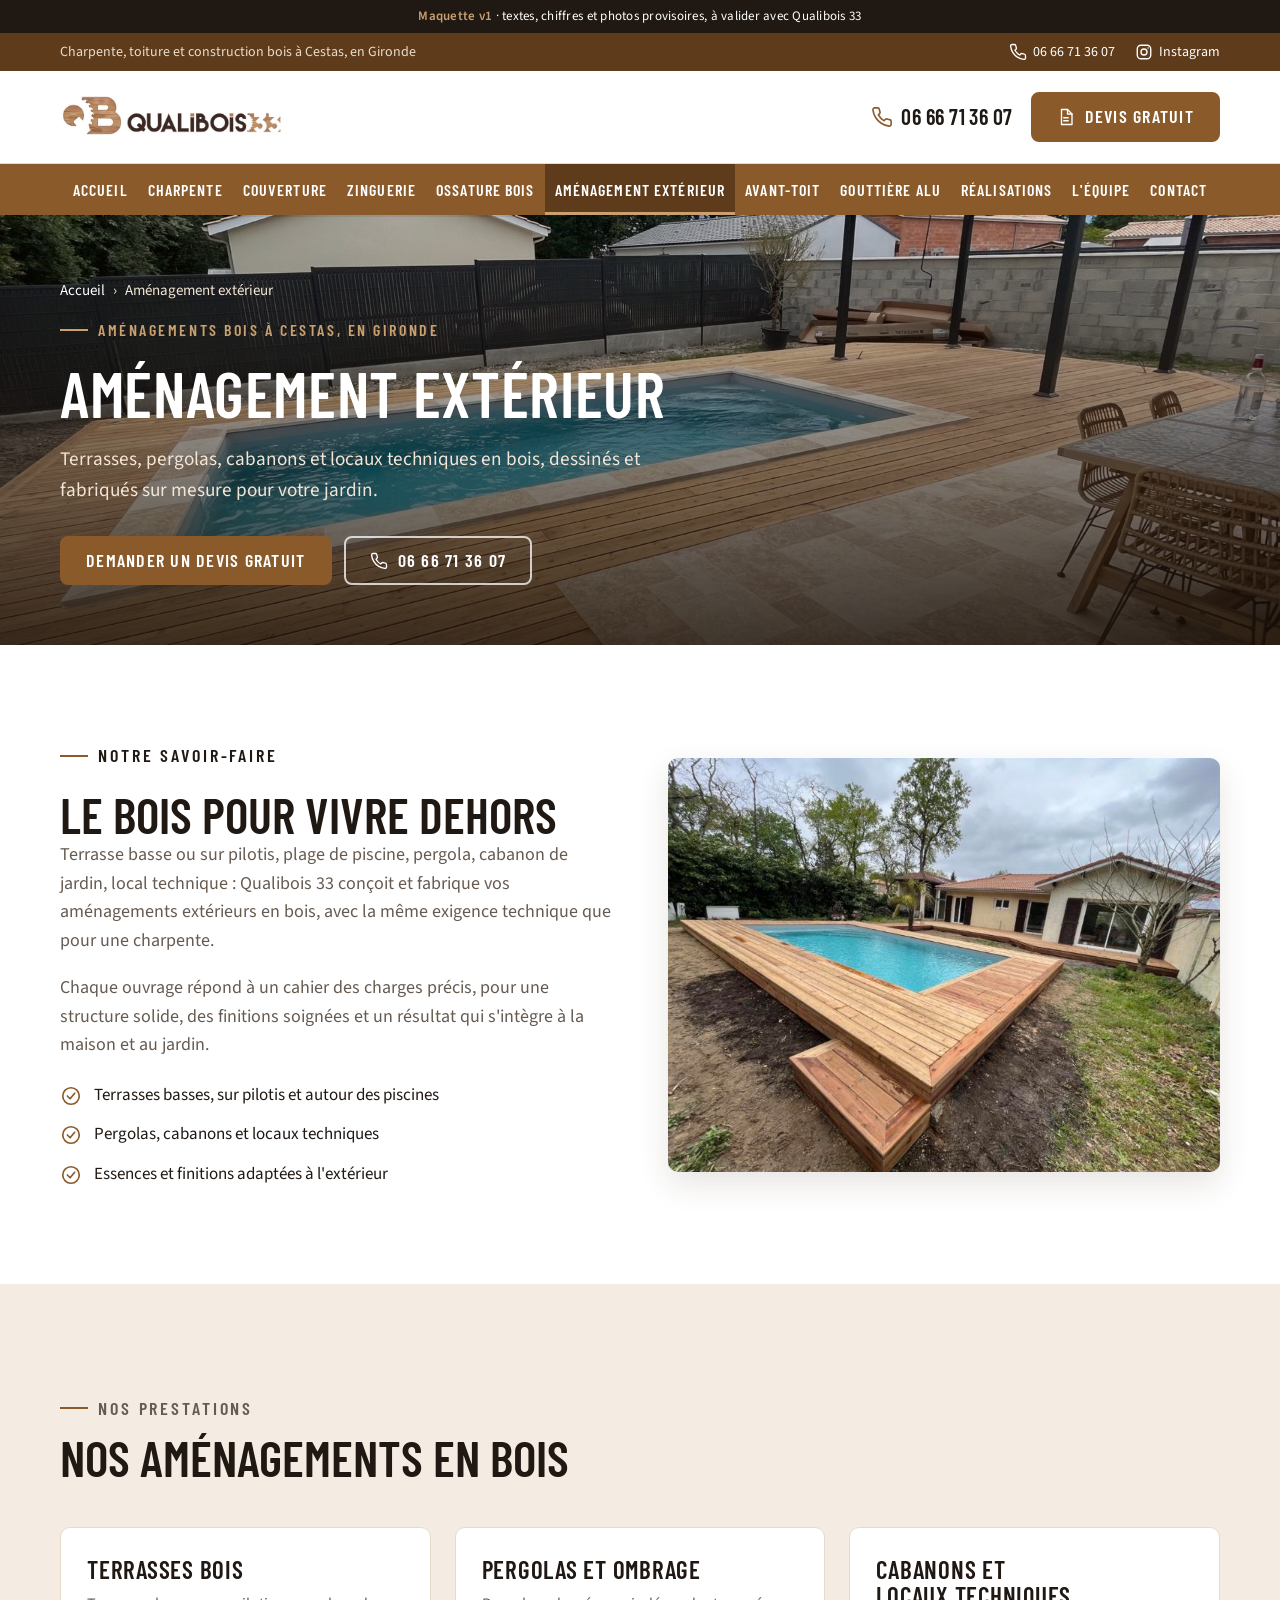
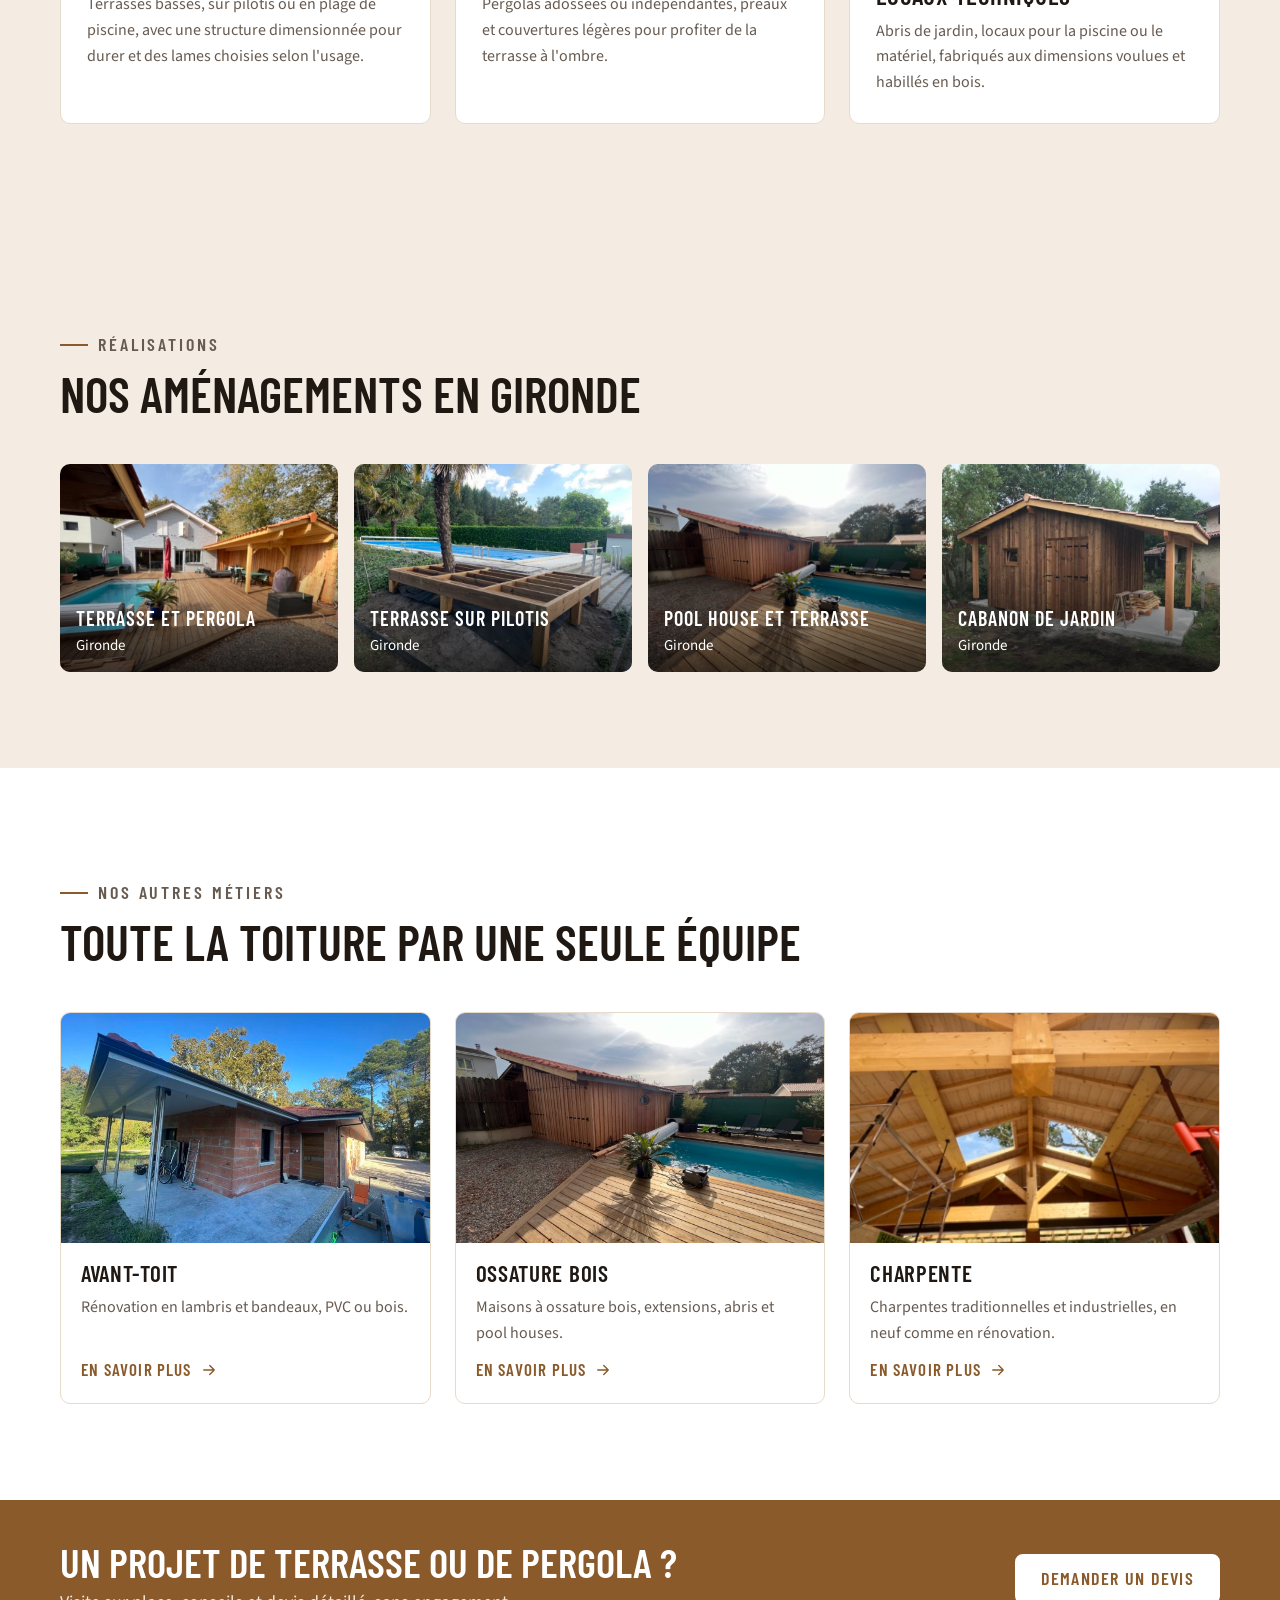
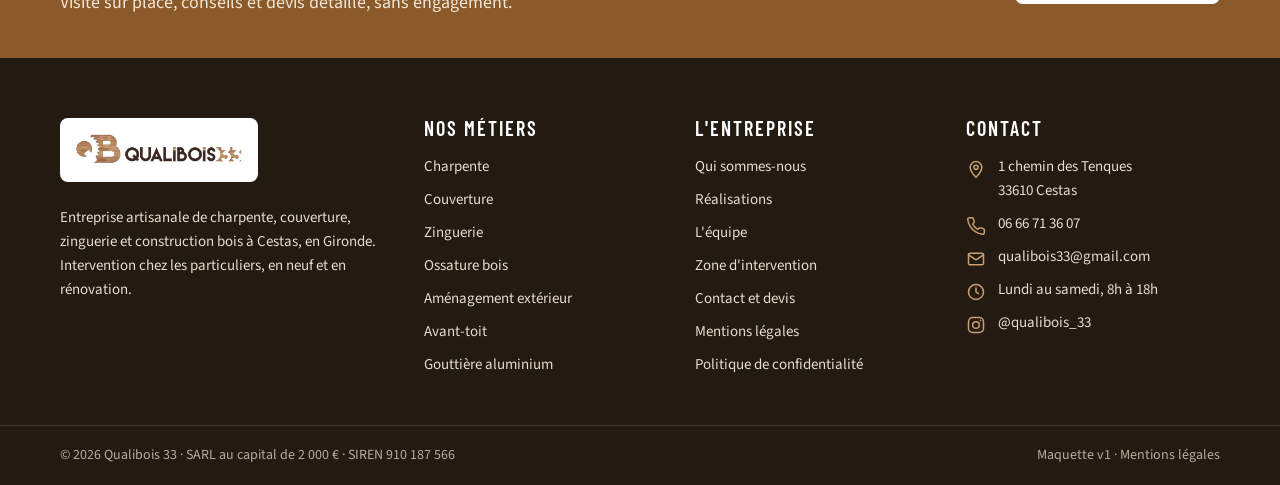
==== commit ca9a17d7: "Retours : titre d'accueil, équipe à trois, métiers ossature bois et avant-toit précisés - Titre et t" ====
--- a/site/amenagement-exterieur.html
+++ b/site/amenagement-exterieur.html
@@ -34,7 +34,7 @@
 
 <div class="topbar">
   <div class="container">
-    <div class="gauche">Charpente, couverture, zinguerie et aménagement extérieur à Cestas, en Gironde</div>
+    <div class="gauche">Charpente, toiture et construction bois à Cestas, en Gironde</div>
     <div class="droite">
       <a href="tel:+33666713607"><svg class="ico"><use href="#i-tel"/></svg>06 66 71 36 07</a>
       <a href="https://www.instagram.com/qualibois_33/" target="_blank" rel="noopener"><svg class="ico"><use href="#i-instagram"/></svg>Instagram</a>
@@ -148,8 +148,8 @@
       <h2 class="titre">Toute la toiture par une seule équipe</h2>
     </div>
     <div class="cartes compactes">
-      <article class="carte"><div class="visuel"><img src="img/hero-charpente-1500.jpg" alt="" loading="lazy"></div><div class="corps"><h3><a href="avant-toit.html">Avant-toit</a></h3><p>Auvents, préaux et débords de toit en charpente apparente.</p><a class="lien" href="avant-toit.html">En savoir plus <svg class="ico"><use href="#i-fleche"/></svg></a></div></article>
-      <article class="carte"><div class="visuel"><img src="img/amenagement-pool-house.jpg" alt="" loading="lazy"></div><div class="corps"><h3><a href="ossature-bois.html">Ossature bois</a></h3><p>Extensions, abris, pool houses et constructions bois sur mesure.</p><a class="lien" href="ossature-bois.html">En savoir plus <svg class="ico"><use href="#i-fleche"/></svg></a></div></article>
+      <article class="carte"><div class="visuel"><img src="img/gouttiere-03.jpg" alt="" loading="lazy"></div><div class="corps"><h3><a href="avant-toit.html">Avant-toit</a></h3><p>Rénovation en lambris et bandeaux, PVC ou bois.</p><a class="lien" href="avant-toit.html">En savoir plus <svg class="ico"><use href="#i-fleche"/></svg></a></div></article>
+      <article class="carte"><div class="visuel"><img src="img/amenagement-pool-house.jpg" alt="" loading="lazy"></div><div class="corps"><h3><a href="ossature-bois.html">Ossature bois</a></h3><p>Maisons à ossature bois, extensions, abris et pool houses.</p><a class="lien" href="ossature-bois.html">En savoir plus <svg class="ico"><use href="#i-fleche"/></svg></a></div></article>
       <article class="carte"><div class="visuel"><img src="img/charpente-carport.jpg" alt="" loading="lazy"></div><div class="corps"><h3><a href="charpente.html">Charpente</a></h3><p>Charpentes traditionnelles et industrielles, en neuf comme en rénovation.</p><a class="lien" href="charpente.html">En savoir plus <svg class="ico"><use href="#i-fleche"/></svg></a></div></article>
     </div>
   </div>
--- a/site/css/style.css
+++ b/site/css/style.css
@@ -172,7 +172,7 @@
 .avis-carte .auteur{font-family:var(--display);text-transform:uppercase;letter-spacing:.06em;font-size:16px;color:var(--encre);margin-top:auto}
 
 /* Équipe */
-.equipe{display:grid;grid-template-columns:repeat(4,1fr);gap:22px}
+.equipe{display:grid;grid-template-columns:repeat(3,1fr);gap:22px;max-width:900px;margin-inline:auto}
 .membre{min-width:0}
 .membre .portrait{position:relative;aspect-ratio:1/1;overflow:hidden;border-radius:var(--radius);background:var(--sable);max-width:100%}
 .membre img{position:absolute;inset:0;width:100%;height:100%;object-fit:cover;object-position:center top;filter:grayscale(1);transition:filter .3s}
@@ -272,7 +272,9 @@
   .nav .fermer{display:inline-flex;position:absolute;top:18px;right:18px;background:none;border:2px solid rgba(255,255,255,.5);color:#fff;border-radius:8px;padding:8px 12px;font-family:var(--display);text-transform:uppercase;letter-spacing:.08em;font-size:16px;cursor:pointer}
   .presentation,.vedette,.zone,.deux-colonnes,.contact{grid-template-columns:1fr;gap:36px}
   .cartes,.cartes.compactes,.galerie,.galerie.quatre,.colonnes,.etapes,.avis-liste{grid-template-columns:repeat(2,1fr)}
-  .equipe{grid-template-columns:repeat(2,1fr)}
+  .equipe{gap:12px}
+  .membre h3{font-size:20px}
+  .membre p{font-size:13px}
   .avis{grid-template-columns:1fr}
   .reassurance ul{grid-template-columns:repeat(2,1fr)}
   .footer .haut{grid-template-columns:1fr 1fr}
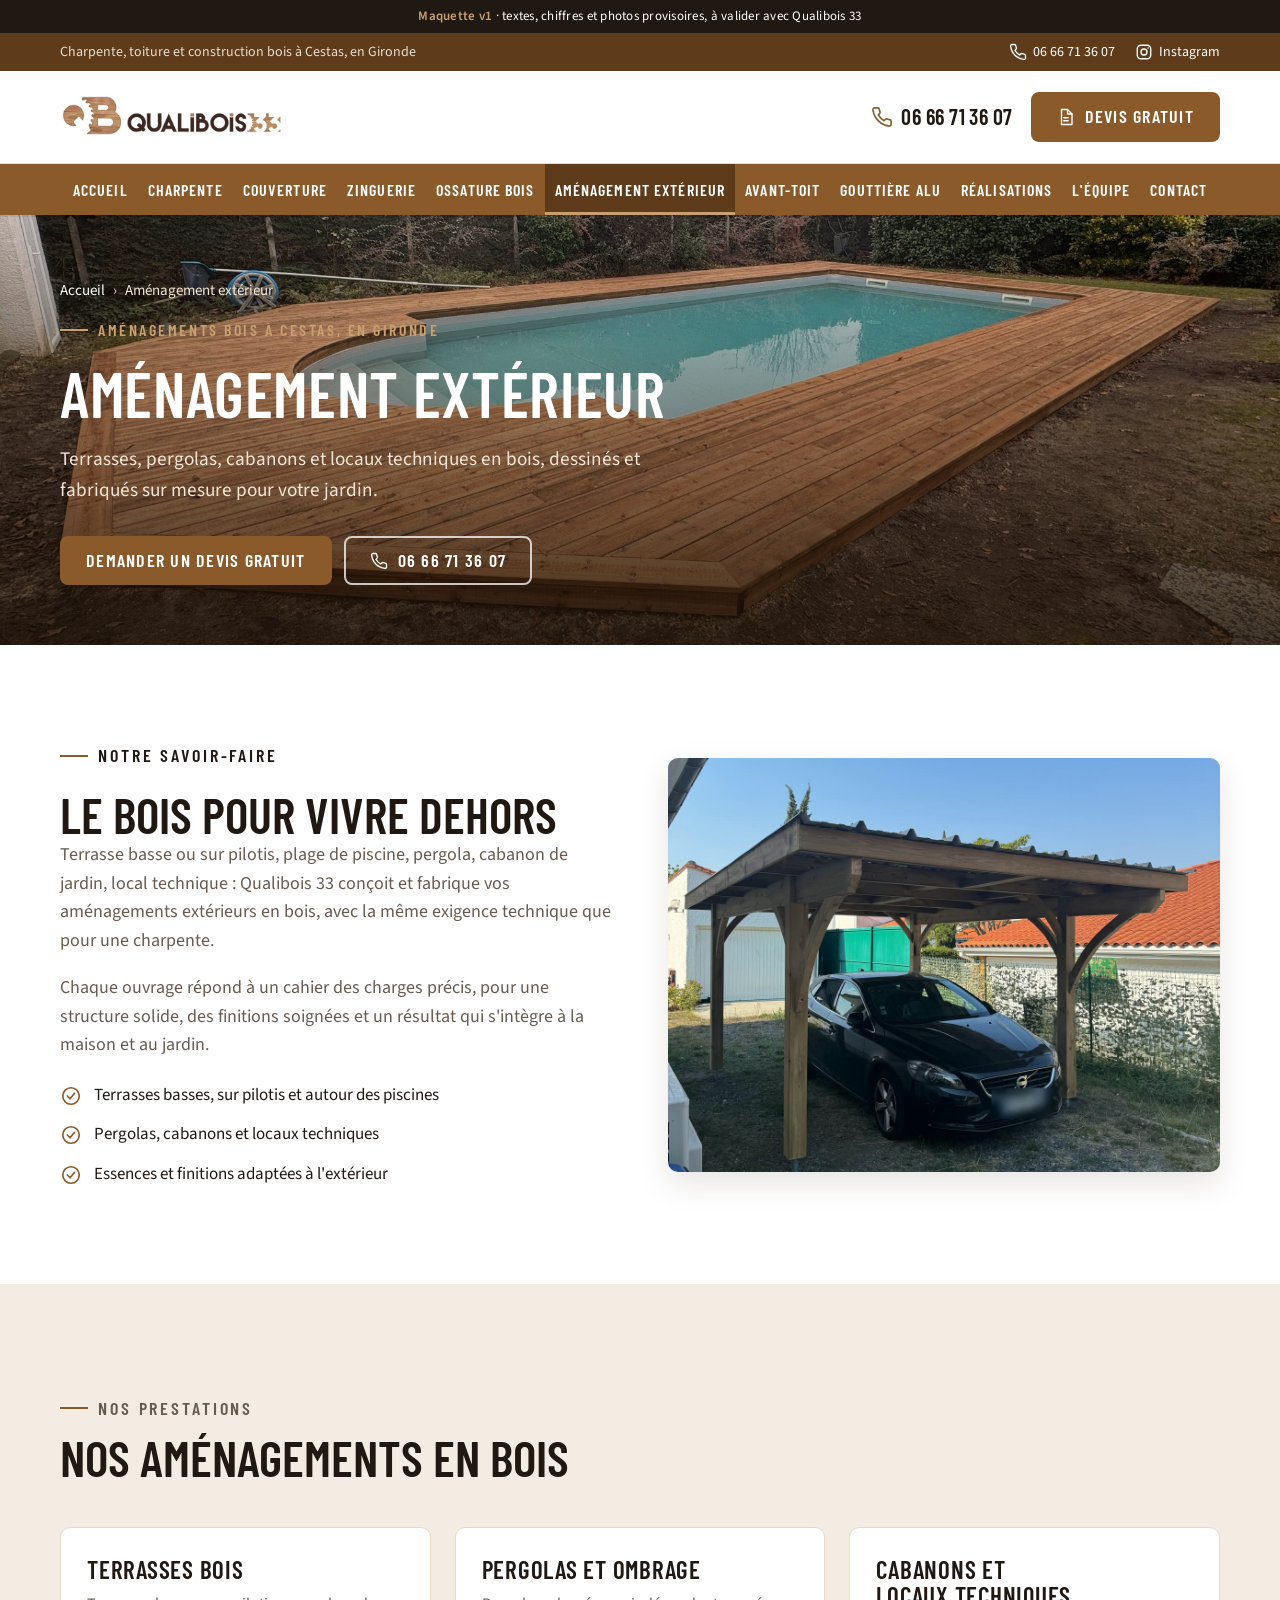
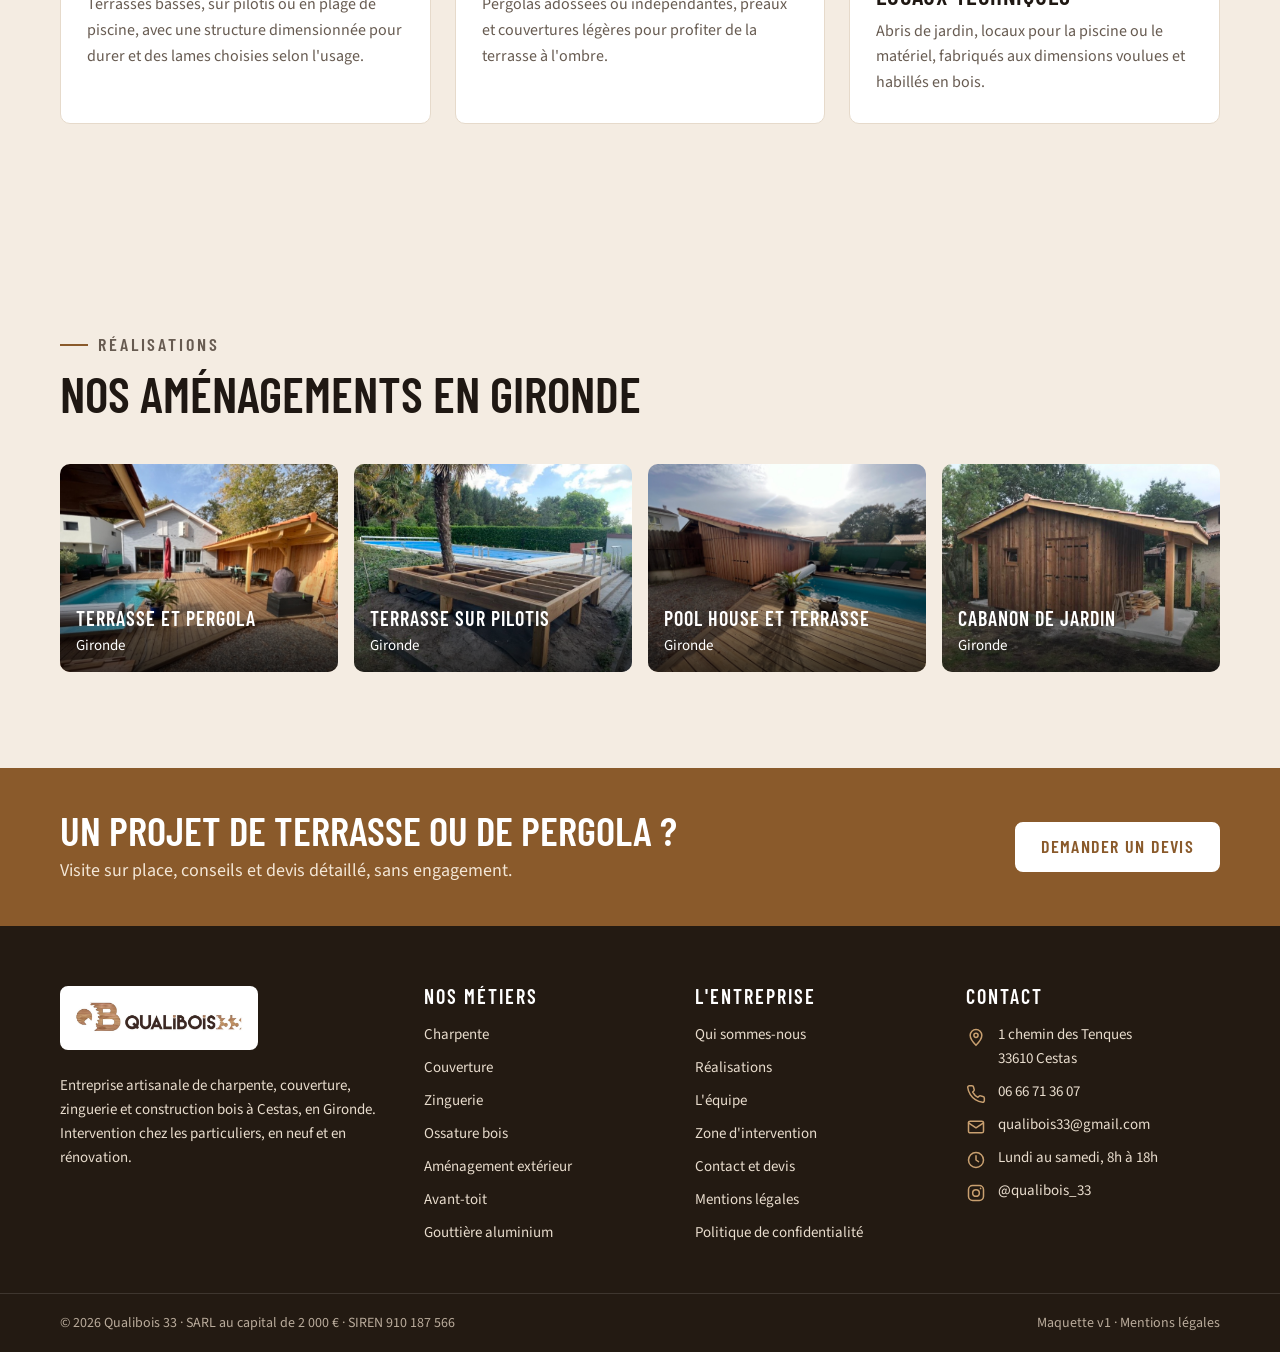
==== commit 8b2a242f: "Retours du 06/11 : textes métiers, page Réalisations, section entreprise et équipe, nouvelles photos" ====
--- a/site/amenagement-exterieur.html
+++ b/site/amenagement-exterieur.html
@@ -9,7 +9,7 @@
 <link rel="canonical" href="https://qualibois33.com/amenagement-exterieur.html">
 <meta property="og:title" content="Aménagement extérieur bois à Cestas et en Gironde · Qualibois 33">
 <meta property="og:description" content="Terrasses, pergolas, cabanons et locaux techniques en bois, dessinés et fabriqués sur mesure pour votre jardin.">
-<meta property="og:image" content="https://qualibois33.com/img/amenagement-terrasse-piscine-1500.jpg">
+<meta property="og:image" content="https://qualibois33.com/img/amenagement-terrasse-piscine-bandeau.jpg">
 <meta property="og:type" content="website">
 <meta property="og:locale" content="fr_FR">
 <link rel="preconnect" href="https://fonts.googleapis.com">
@@ -64,7 +64,7 @@
     <li><a href="amenagement-exterieur.html" aria-current="page">Aménagement extérieur</a></li>
     <li><a href="avant-toit.html">Avant-toit</a></li>
     <li><a href="gouttiere-aluminium.html">Gouttière alu</a></li>
-    <li><a href="index.html#realisations">Réalisations</a></li>
+    <li><a href="realisations.html">Réalisations</a></li>
     <li><a href="index.html#equipe">L&#x27;équipe</a></li>
     <li><a href="index.html#contact">Contact</a></li>
   </ul>
@@ -73,7 +73,7 @@
 <main id="contenu">
 
 <section class="hero hero-page" aria-labelledby="titre-page">
-  <img class="fond" src="img/amenagement-terrasse-piscine-1500.jpg" alt="" fetchpriority="high">
+  <img class="fond" src="img/amenagement-terrasse-piscine-bandeau.jpg" alt="" fetchpriority="high">
   <div class="container">
     <nav class="fil" aria-label="Fil d'Ariane"><a href="index.html">Accueil</a><span aria-hidden="true">›</span><span>Aménagement extérieur</span></nav>
     <p class="kicker">Aménagements bois à Cestas, en Gironde</p>
@@ -99,7 +99,7 @@
         <li><svg class="ico"><use href="#i-check"/></svg>Essences et finitions adaptées à l&#x27;extérieur</li>
       </ul>
     </div>
-    <div class="photo"><img src="img/amenagement-03.jpg" alt="Terrasse de piscine en bois avec marches, réalisée par Qualibois 33" loading="lazy"></div>
+    <div class="photo"><img src="img/amenagement-carport.jpg" alt="Carport en bois avec contrefiches, réalisé par Qualibois 33" loading="lazy"></div>
   </div>
 </section>
 
@@ -141,20 +141,6 @@
   </div>
 </section>
 
-<section class="section">
-  <div class="container">
-    <div class="entete-section">
-      <p class="kicker">Nos autres métiers</p>
-      <h2 class="titre">Toute la toiture par une seule équipe</h2>
-    </div>
-    <div class="cartes compactes">
-      <article class="carte"><div class="visuel"><img src="img/gouttiere-03.jpg" alt="" loading="lazy"></div><div class="corps"><h3><a href="avant-toit.html">Avant-toit</a></h3><p>Rénovation en lambris et bandeaux, PVC ou bois.</p><a class="lien" href="avant-toit.html">En savoir plus <svg class="ico"><use href="#i-fleche"/></svg></a></div></article>
-      <article class="carte"><div class="visuel"><img src="img/amenagement-pool-house.jpg" alt="" loading="lazy"></div><div class="corps"><h3><a href="ossature-bois.html">Ossature bois</a></h3><p>Maisons à ossature bois, extensions, abris et pool houses.</p><a class="lien" href="ossature-bois.html">En savoir plus <svg class="ico"><use href="#i-fleche"/></svg></a></div></article>
-      <article class="carte"><div class="visuel"><img src="img/charpente-carport.jpg" alt="" loading="lazy"></div><div class="corps"><h3><a href="charpente.html">Charpente</a></h3><p>Charpentes traditionnelles et industrielles, en neuf comme en rénovation.</p><a class="lien" href="charpente.html">En savoir plus <svg class="ico"><use href="#i-fleche"/></svg></a></div></article>
-    </div>
-  </div>
-</section>
-
 <section class="cta">
   <div class="container">
     <div>
@@ -182,7 +168,7 @@
     <div>
       <h3>L'entreprise</h3>
       <ul>
-        <li><a href="index.html#entreprise">Qui sommes-nous</a></li><li><a href="index.html#realisations">Réalisations</a></li><li><a href="index.html#equipe">L'équipe</a></li><li><a href="index.html#zone">Zone d'intervention</a></li><li><a href="index.html#contact">Contact et devis</a></li><li><a href="#">Mentions légales</a></li><li><a href="#">Politique de confidentialité</a></li>
+        <li><a href="index.html#entreprise">Qui sommes-nous</a></li><li><a href="realisations.html">Réalisations</a></li><li><a href="index.html#equipe">L'équipe</a></li><li><a href="index.html#zone">Zone d'intervention</a></li><li><a href="index.html#contact">Contact et devis</a></li><li><a href="#">Mentions légales</a></li><li><a href="#">Politique de confidentialité</a></li>
       </ul>
     </div>
     <div>
--- a/site/css/style.css
+++ b/site/css/style.css
@@ -100,6 +100,10 @@
 
 /* Présentation */
 .presentation{display:grid;grid-template-columns:1fr 1fr;gap:56px;align-items:center}
+.presentation .equipe{max-width:none;margin:0;gap:14px}
+.presentation .membre h3{font-size:21px;margin-top:10px}
+.presentation .membre p{font-size:14px}
+#equipe{scroll-margin-top:90px}
 .presentation .photo{position:relative;border-radius:var(--radius);overflow:hidden;box-shadow:var(--ombre);aspect-ratio:4/3;max-width:100%}
 .presentation .photo img{position:absolute;inset:0;width:100%;height:100%;object-fit:cover}
 .presentation .texte p{color:var(--gris);font-size:18px}
@@ -156,7 +160,7 @@
 .galerie figcaption{position:absolute;left:0;right:0;bottom:0;padding:40px 16px 14px;background:linear-gradient(180deg,transparent,rgba(0,0,0,.72));color:#fff;font-size:15px}
 .galerie figcaption strong{display:block;font-family:var(--display);text-transform:uppercase;letter-spacing:.05em;font-size:20px;font-weight:600}
 .galerie.quatre{grid-template-columns:repeat(4,1fr)}
-.centre-bouton{display:flex;justify-content:center;margin-top:36px}
+.centre-bouton{display:flex;justify-content:center;flex-wrap:wrap;gap:14px;margin-top:36px}
 
 /* Avis */
 .avis{display:grid;grid-template-columns:300px 1fr;gap:36px;align-items:stretch}
@@ -166,9 +170,9 @@
 .note p{margin:0;color:var(--gris);font-size:15px}
 .note .btn{margin-top:12px;align-self:center;font-size:16px;padding:10px 18px}
 .avis-liste{display:grid;grid-template-columns:repeat(3,1fr);gap:16px}
-.avis-carte{background:#fff;border:1px dashed var(--bois);border-radius:var(--radius);padding:22px;color:var(--gris);font-size:15px;display:flex;flex-direction:column;gap:10px;min-width:0}
+.avis-carte{background:#fff;border:1px solid var(--ligne);border-radius:var(--radius);padding:22px;color:var(--gris);font-size:15px;display:flex;flex-direction:column;gap:10px;min-width:0}
 .avis-carte .etoiles{color:#E0A526;letter-spacing:2px}
-.avis-carte em{display:block}
+.avis-carte p{margin:0;color:var(--encre);font-size:15px;line-height:1.55}
 .avis-carte .auteur{font-family:var(--display);text-transform:uppercase;letter-spacing:.06em;font-size:16px;color:var(--encre);margin-top:auto}
 
 /* Équipe */
@@ -301,3 +305,85 @@
   html{scroll-behavior:auto}
   *,*::before,*::after{transition:none!important;animation:none!important}
 }
+
+/* Page Réalisations */
+.chantier{scroll-margin-top:70px}
+.chantier-entete{max-width:760px;margin-bottom:26px}
+.chantier-entete p:not(.kicker){color:var(--gris);font-size:18px;margin:10px 0 0}
+.chantier-photos{display:grid;grid-template-columns:repeat(3,1fr);gap:14px}
+.chantier-photos figure{margin:0;position:relative;aspect-ratio:4/3;border-radius:var(--radius);overflow:hidden;background:var(--sable);min-width:0}
+.chantier-photos figure:first-child{grid-column:span 2;grid-row:span 2;aspect-ratio:auto}
+.chantier-photos.n2{grid-template-columns:repeat(2,1fr)}
+.chantier-photos.n2 figure:first-child{grid-column:auto;grid-row:auto;aspect-ratio:4/3}
+.chantier-photos .agrandir{position:absolute;inset:0;width:100%;height:100%;padding:0;border:0;background:none;cursor:zoom-in;display:block}
+.chantier-photos img{position:absolute;inset:0;width:100%;height:100%;object-fit:cover;transition:transform .5s}
+.chantier-photos figure:hover img{transform:scale(1.04)}
+.chantier-photos .agrandir:focus-visible{outline:3px solid var(--brun);outline-offset:-3px}
+.galerie a.lien-chantier{display:block;color:inherit;text-decoration:none;min-width:0}
+.galerie figcaption .voir{display:inline-flex;align-items:center;gap:6px;margin-left:8px;opacity:.85}
+.visionneuse{position:fixed;inset:0;z-index:100;background:rgba(20,14,9,.94);display:flex;align-items:center;justify-content:center;padding:56px 64px}
+.visionneuse figure{margin:0;max-width:100%;max-height:100%;display:flex;flex-direction:column;align-items:center;gap:12px}
+.visionneuse img{max-width:100%;max-height:calc(100vh - 150px);max-height:calc(100svh - 150px);object-fit:contain;border-radius:6px}
+.visionneuse figcaption{color:#F3E6D6;font-size:16px;text-align:center}
+.visionneuse button{position:absolute;background:rgba(255,255,255,.12);color:#fff;border:0;border-radius:50%;width:48px;height:48px;font-size:32px;line-height:1;cursor:pointer;display:flex;align-items:center;justify-content:center}
+.visionneuse button:hover{background:rgba(255,255,255,.24)}
+.visionneuse .v-fermer{top:14px;right:14px}
+.visionneuse .v-prec{left:10px;top:50%;transform:translateY(-50%)}
+.visionneuse .v-suiv{right:10px;top:50%;transform:translateY(-50%)}
+@media (max-width:1024px){.chantier{scroll-margin-top:100px}}
+@media (max-width:640px){
+  .chantier-photos{grid-template-columns:repeat(2,1fr);gap:10px}
+  .chantier-photos figure:first-child{grid-column:span 2;grid-row:auto;aspect-ratio:4/3}
+  .visionneuse{padding:56px 8px}
+  .visionneuse .v-prec,.visionneuse .v-suiv{top:auto;bottom:12px;transform:none}
+  .visionneuse .v-prec{left:calc(50% - 60px)}.visionneuse .v-suiv{right:calc(50% - 60px)}
+}
+
+/* Section L'entreprise et l'équipe */
+.ap-grille{display:grid;grid-template-columns:1fr 1fr;gap:64px;align-items:center}
+.ap-texte .titre{max-width:16ch}
+.ap-texte p{color:var(--gris);font-size:17px;margin:14px 0 0}
+.ap-texte .ap-lead{color:var(--encre);font-size:19px;margin-top:22px}
+.ap-citation{margin:28px 0 0;padding:20px 22px;border-left:4px solid var(--brun);background:var(--sable);border-radius:0 var(--radius) var(--radius) 0}
+.ap-citation p{margin:0;font-family:var(--display);font-size:21px;line-height:1.3;color:var(--brun-fonce)}
+.ap-citation footer{display:flex;align-items:center;gap:12px;margin-top:14px}
+.ap-citation footer img{width:44px;height:44px;border-radius:50%;object-fit:cover;flex:none}
+.ap-citation footer span{font-size:14px;color:var(--gris);line-height:1.3}
+.ap-citation footer strong{display:block;color:var(--encre);font-size:15px}
+.ap-equipe{display:grid;grid-template-columns:1.15fr 1fr;grid-template-rows:1fr 1fr;gap:14px;aspect-ratio:1/1.02;scroll-margin-top:90px}
+.ap-membre{position:relative;margin:0;border-radius:var(--radius);overflow:hidden;background:var(--sable);min-width:0;min-height:0}
+.ap-gerant{grid-row:span 2}
+.ap-gerant img{object-position:center 35%}
+.ap-membre img{position:absolute;inset:0;width:100%;height:100%;object-fit:cover;object-position:center 30%;filter:grayscale(1) contrast(1.05);transition:transform .5s,filter .4s}
+.ap-membre:hover img{transform:scale(1.04);filter:none}
+.ap-membre figcaption{position:absolute;left:0;right:0;bottom:0;padding:44px 16px 14px;background:linear-gradient(180deg,transparent,rgba(20,14,9,.78));color:#F3E6D6;font-size:14px;line-height:1.3}
+.ap-membre figcaption strong{display:block;font-family:var(--display);text-transform:uppercase;letter-spacing:.05em;font-size:24px;font-weight:600;color:#fff}
+.ap-gerant figcaption strong{font-size:30px}
+.ap-chiffres{display:grid;grid-template-columns:repeat(4,1fr);margin-top:56px;background:var(--sable);border-radius:var(--radius);padding:26px 0}
+.ap-chiffre{text-align:center;padding:0 16px;border-left:1px solid var(--ligne);min-width:0}
+.ap-chiffre:first-child{border-left:0}
+.ap-chiffre strong{display:block;font-family:var(--display);font-size:48px;line-height:1;color:var(--brun);font-variant-numeric:tabular-nums}
+.ap-chiffre span{display:block;margin-top:6px;font-size:15px;color:var(--gris)}
+@media (max-width:1024px){
+  .ap-grille{grid-template-columns:1fr;gap:40px}
+  .ap-texte .titre{max-width:none}
+  .ap-equipe{aspect-ratio:auto;grid-template-rows:220px 220px;max-width:640px}
+}
+@media (max-width:640px){
+  .ap-equipe{grid-template-columns:1fr 1fr;grid-template-rows:260px 170px}
+  .ap-gerant{grid-row:auto;grid-column:span 2}
+  .ap-chiffres{grid-template-columns:repeat(2,1fr);row-gap:22px}
+  .ap-chiffre:nth-child(3){border-left:0}
+  .ap-chiffre strong{font-size:40px}
+  .ap-citation p{font-size:19px}
+}
+
+/* Bandeau avec photo verticale : photo nette à droite, même photo floutée en fond */
+.hero-portrait .fond.flou{filter:blur(28px) brightness(.75);transform:scale(1.15)}
+.hero-portrait .portrait-net{position:absolute;top:0;bottom:0;right:0;height:100%;width:min(50%,820px);object-fit:cover;object-position:center 62%;z-index:-1;-webkit-mask-image:linear-gradient(90deg,transparent 0,#000 30%);mask-image:linear-gradient(90deg,transparent 0,#000 30%)}
+.hero-portrait::after{background:linear-gradient(90deg,rgba(25,15,6,.78) 0%,rgba(25,15,6,.55) 45%,rgba(25,15,6,.05) 75%,rgba(25,15,6,0) 100%)}
+@media (max-width:1024px){
+  .hero-portrait .fond.flou{filter:none;transform:none;object-position:center 60%}
+  .hero-portrait .portrait-net{display:none}
+  .hero-portrait::after{background:linear-gradient(180deg,rgba(25,15,6,.10) 0%,rgba(25,15,6,.45) 45%,rgba(25,15,6,.82) 100%)}
+}
